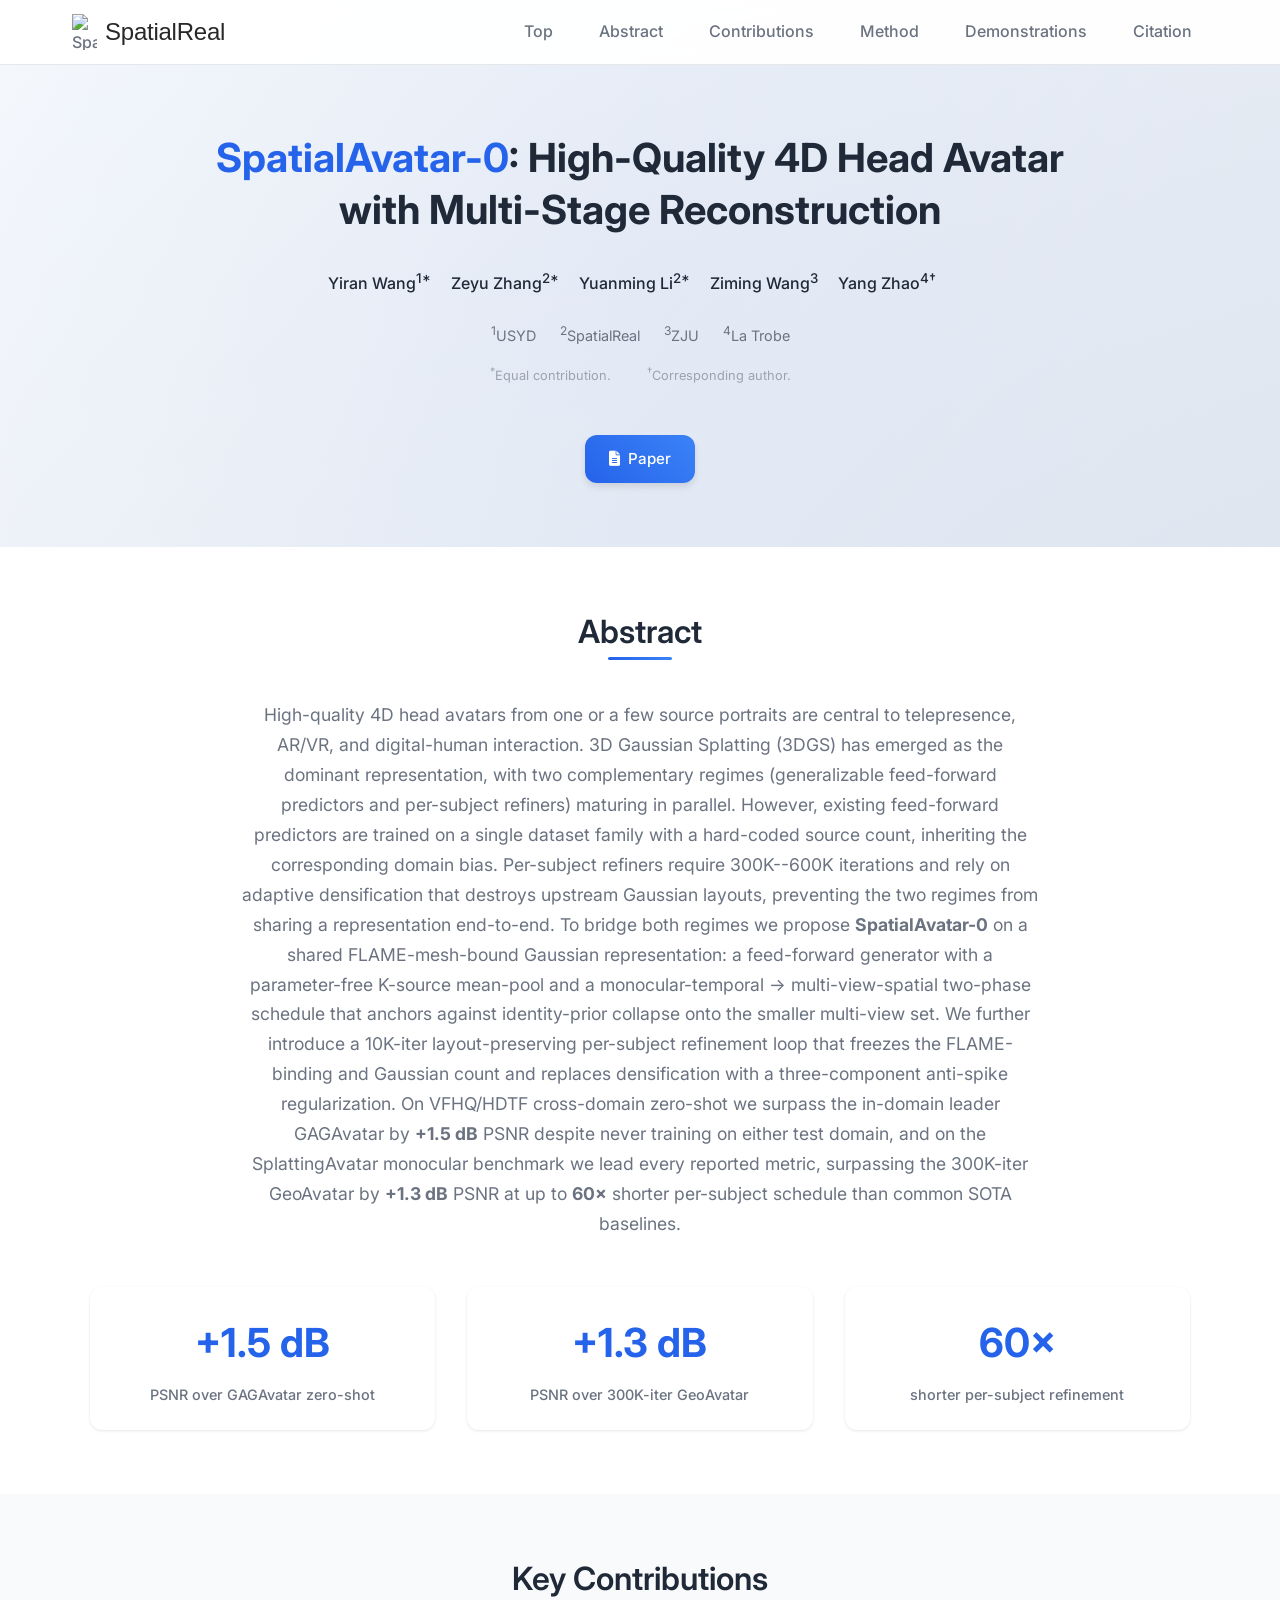
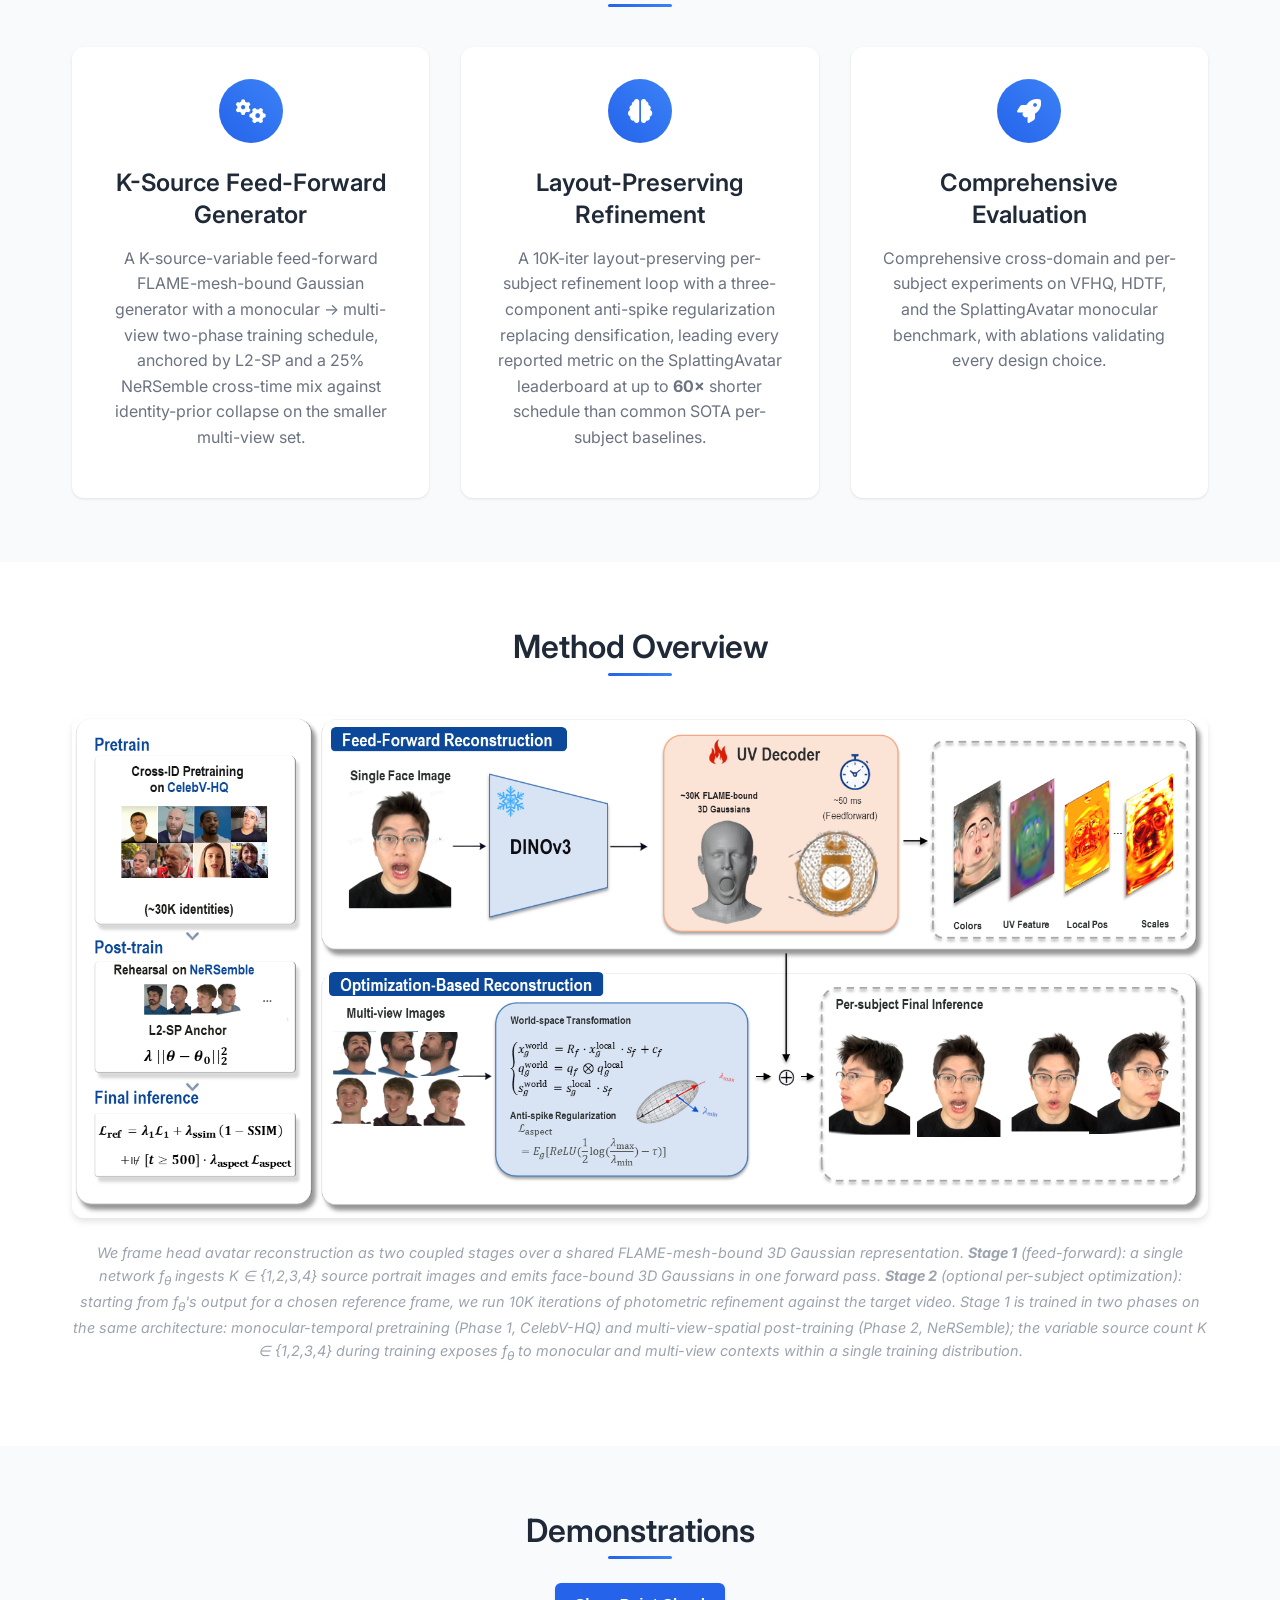
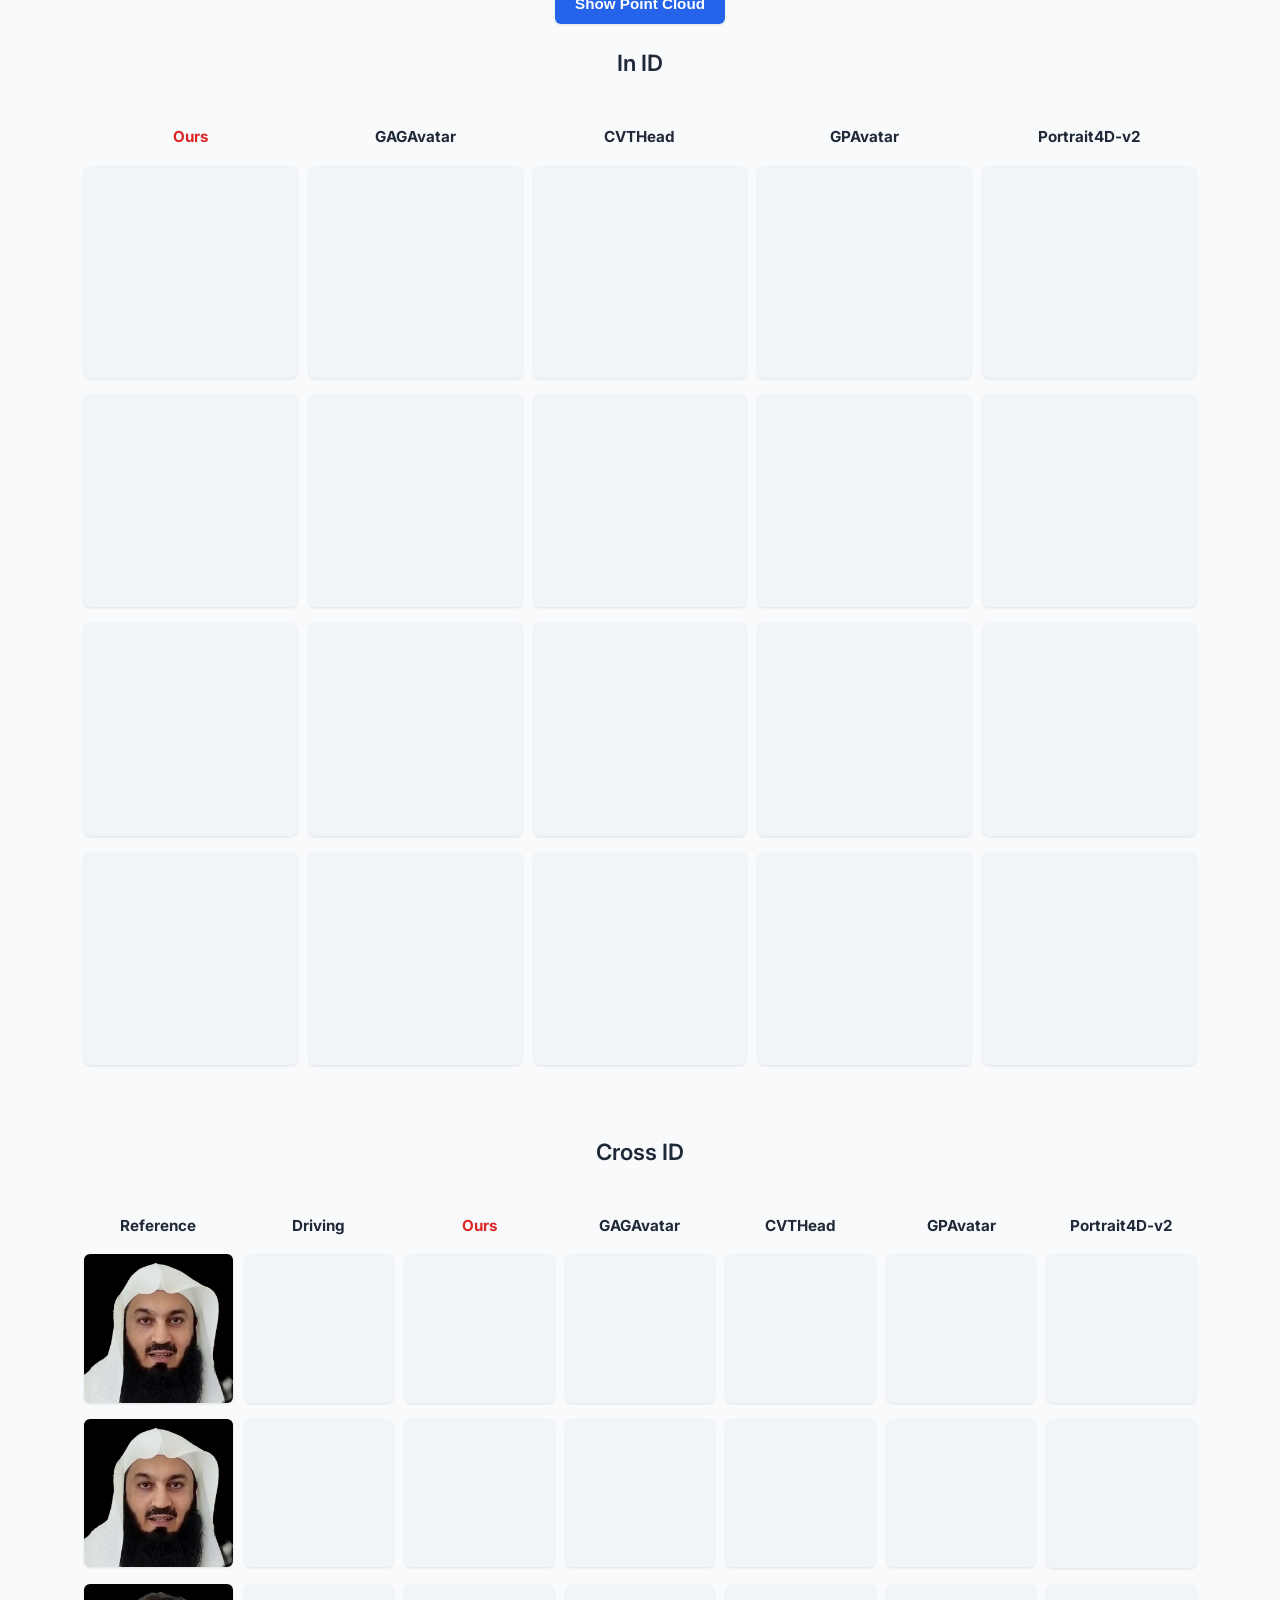
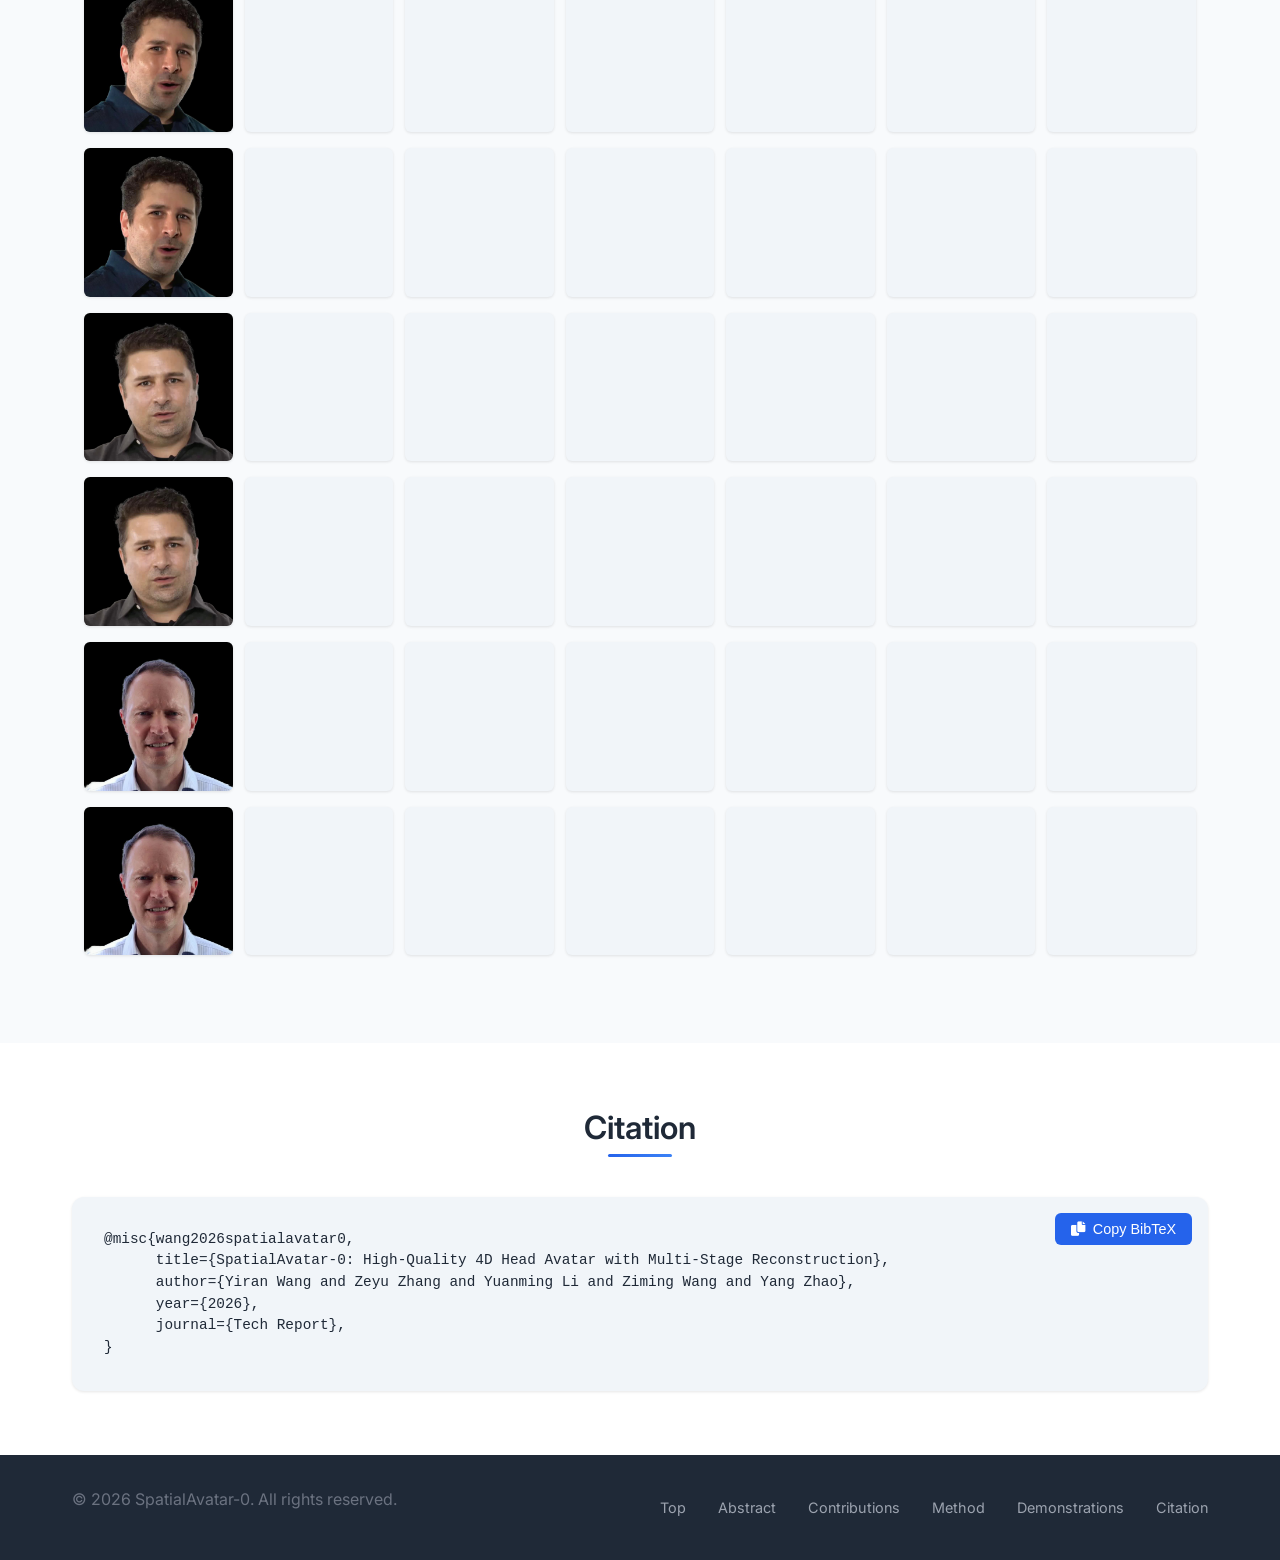
==== index.html @ a7a17556 "update" ====
<!DOCTYPE html>
<html lang="en">
<head>
    <meta charset="UTF-8">
    <meta name="viewport" content="width=device-width, initial-scale=1.0">
    <meta name="description" content="SpatialAvatar-0: High-Quality 4D Head Avatar with Multi-Stage Reconstruction">
    <meta name="keywords" content="video generation, diffusion models, sparse attention, step distillation, machine learning, ICLR 2025">
    <meta name="author" content="Youping Gu, Xiaolong Li, Yuhao Hu, Minqi Chen, Bohan Zhuang">
    <!-- Updated for consistent commit history -->
    
    <title>SpatialAvatar-0: High-Quality 4D Head Avatar with Multi-Stage Reconstruction</title>
    <link rel="icon" type="image/png" href="https://www.spatialreal.ai/icons/header-img.png">
    
    <!-- Fonts -->
    <link href="https://fonts.googleapis.com/css2?family=Inter:wght@300;400;500;600;700&display=swap" rel="stylesheet">
    <link href="https://cdnjs.cloudflare.com/ajax/libs/font-awesome/6.0.0/css/all.min.css" rel="stylesheet">
    
    <!-- Styles -->
    <link rel="stylesheet" href="css/style.css?v=20260525b">
    <link rel="stylesheet" href="css/responsive.css?v=20260525b">
</head>
<body>
    <!-- Navigation -->
    <nav class="navbar">
        <div class="nav-container">
            <div class="nav-links">
                <a href="https://www.spatialreal.ai/" class="nav-logo" target="_blank" aria-label="SpatialReal">
                    <img src="https://www.spatialreal.ai/icons/header-img.png" alt="SpatialReal">
                    <span>SpatialReal</span>
                </a>
                <a href="#top">Top</a>
                <a href="#abstract">Abstract</a>
                <a href="#contributions">Contributions</a>
                <a href="#method">Method</a>
                <a href="#videos">Demonstrations</a>
                <a href="#citation">Citation</a>
            </div>
        </div>
    </nav>

    <!-- Header -->
    <header id="top" class="hero">
        <div class="container">
            <h1 class="title">
                <span class="highlight">SpatialAvatar-0</span>: High-Quality 4D Head Avatar with Multi-Stage Reconstruction
            </h1>

            <!-- <h3>
                Paper 2026
            </h3> -->
            
            <div class="authors">
                <div class="author-group">
                    <span class="author">Yiran Wang<sup>1*</sup></span>
                    <span class="author"><a href="https://steve-zeyu-zhang.github.io/" target="_blank" rel="noopener noreferrer" style="color: inherit; text-decoration: inherit;">Zeyu Zhang</a><sup>2*</sup></span>
                    <span class="author">Yuanming Li<sup>2*</sup></span>
                    <span class="author">Ziming Wang<sup>3</sup></span>
                    <span class="author">Yang Zhao<sup>4&dagger;</sup></span>
                </div>
                
                <div class="affiliations">
                    <div class="affiliation"><sup>1</sup>USYD</div>
                    <div class="affiliation"><sup>2</sup>SpatialReal</div>
                    <div class="affiliation"><sup>3</sup>ZJU</div>
                    <div class="affiliation"><sup>4</sup>La Trobe</div>
                </div>
                
                <div class="author-notes">
                    <span><sup>*</sup>Equal contribution.</span>
                    <span><sup>&dagger;</sup>Corresponding author.</span>
                </div>
            </div>
            
            <div class="hero-buttons">
                <a href="https://arxiv.org/abs/" class="btn btn-primary" target="_blank">
                    <i class="fas fa-file-alt"></i> Paper
                </a>
                <!-- <a href="https://github.com/" class="btn btn-primary" target="_blank">
                    <i class="fab fa-github"></i> Code
                </a> -->
                <!-- <a href="https://huggingface.co/" class="btn btn-secondary" target="_blank">
                    🤗 Model
                </a> -->
            </div>
        </div>
    </header>

    <!-- Abstract -->
    <section id="abstract" class="section">
        <div class="container">
            <h2 class="section-title">Abstract</h2>
            <div class="abstract-content">
                <p>
                    High-quality 4D head avatars from one or a few source portraits are central to telepresence, AR/VR, and digital-human interaction. 3D Gaussian Splatting (3DGS) has emerged as the dominant representation, with two complementary regimes (generalizable feed-forward predictors and per-subject refiners) maturing in parallel. However, existing feed-forward predictors are trained on a single dataset family with a hard-coded source count, inheriting the corresponding domain bias. Per-subject refiners require 300K--600K iterations and rely on adaptive densification that destroys upstream Gaussian layouts, preventing the two regimes from sharing a representation end-to-end. To bridge both regimes we propose <strong>SpatialAvatar-0</strong> on a shared FLAME-mesh-bound Gaussian representation: a feed-forward generator with a parameter-free K-source mean-pool and a monocular-temporal &rarr; multi-view-spatial two-phase schedule that anchors against identity-prior collapse onto the smaller multi-view set. We further introduce a 10K-iter layout-preserving per-subject refinement loop that freezes the FLAME-binding and Gaussian count and replaces densification with a three-component anti-spike regularization. On VFHQ/HDTF cross-domain zero-shot we surpass the in-domain leader GAGAvatar by <strong>+1.5 dB</strong> PSNR despite never training on either test domain, and on the SplattingAvatar monocular benchmark we lead every reported metric, surpassing the 300K-iter GeoAvatar by <strong>+1.3 dB</strong> PSNR at up to <strong>60&times;</strong> shorter per-subject schedule than common SOTA baselines.
                </p>
                
                <div class="key-results">
                    <div class="result-item">
                        <div class="result-number">+1.5 dB</div>
                        <div class="result-desc">PSNR over GAGAvatar zero-shot</div>
                    </div>
                    <div class="result-item">
                        <div class="result-number">+1.3 dB</div>
                        <div class="result-desc">PSNR over 300K-iter GeoAvatar</div>
                    </div>
                    <div class="result-item">
                        <div class="result-number">60&times;</div>
                        <div class="result-desc">shorter per-subject refinement</div>
                    </div>
                </div>
            </div>
        </div>
    </section>

    <!-- Key Contributions -->
    <section id="contributions" class="section bg-light">
        <div class="container">
            <h2 class="section-title">Key Contributions</h2>
            <div class="contributions-grid">
                <div class="contribution-card">
                    <div class="card-icon">
                        <i class="fas fa-cogs"></i>
                    </div>
                    <h3>K-Source Feed-Forward Generator</h3>
                    <p>A K-source-variable feed-forward FLAME-mesh-bound Gaussian generator with a monocular &rarr; multi-view two-phase training schedule, anchored by L2-SP and a 25% NeRSemble cross-time mix against identity-prior collapse on the smaller multi-view set.</p>
                </div>
                
                <div class="contribution-card">
                    <div class="card-icon">
                        <i class="fas fa-brain"></i>
                    </div>
                    <h3>Layout-Preserving Refinement</h3>
                    <p>A 10K-iter layout-preserving per-subject refinement loop with a three-component anti-spike regularization replacing densification, leading every reported metric on the SplattingAvatar leaderboard at up to <strong>60&times;</strong> shorter schedule than common SOTA per-subject baselines.</p>
                </div>
                
                <div class="contribution-card">
                    <div class="card-icon">
                        <i class="fas fa-rocket"></i>
                    </div>
                    <h3>Comprehensive Evaluation</h3>
                    <p>Comprehensive cross-domain and per-subject experiments on VFHQ, HDTF, and the SplattingAvatar monocular benchmark, with ablations validating every design choice.</p>
                </div>
            </div>
        </div>
    </section>

    <!-- Method Overview -->
    <section id="method" class="section">
        <div class="container">
            <h2 class="section-title">Method Overview</h2>
            <div class="method-diagram">
                <img src="assets/images/method.png" alt="SpatialAvatar-0 method overview" class="responsive-img">
                <p class="image-caption">
                    We frame head avatar reconstruction as two coupled stages over a shared FLAME-mesh-bound 3D Gaussian representation. <strong>Stage 1</strong> (feed-forward): a single network f<sub>&theta;</sub> ingests K &isin; {1,2,3,4} source portrait images and emits face-bound 3D Gaussians in one forward pass. <strong>Stage 2</strong> (optional per-subject optimization): starting from f<sub>&theta;</sub>'s output for a chosen reference frame, we run 10K iterations of photometric refinement against the target video. Stage 1 is trained in two phases on the same architecture: monocular-temporal pretraining (Phase 1, CelebV-HQ) and multi-view-spatial post-training (Phase 2, NeRSemble); the variable source count K &isin; {1,2,3,4} during training exposes f<sub>&theta;</sub> to monocular and multi-view contexts within a single training distribution.
                </p>
            </div>

        </div>
    </section>


    <!-- Video Demonstrations -->
    <section id="videos" class="section bg-light">
        <div class="container">
            <h2 class="section-title">Demonstrations</h2>
            <div class="demo-toggle-row">
                <button id="point-cloud-toggle" class="demo-toggle-btn" type="button">Show Point Cloud</button>
            </div>
            <h3 class="demo-subtitle">In ID</h3>
            <div class="demo-table-wrapper">
                <table class="demo-comparison-table demo-comparison-table-compact">
                    <thead>
                        <tr>
                            <th class="ours-header">Ours</th>
                            <th>GAGAvatar</th>
                            <th>CVTHead</th>
                            <th>GPAvatar</th>
                            <th>Portrait4D-v2</th>
                        </tr>
                    </thead>
                    <tbody>
                        <tr>
                            <td><video src="assets/orbit_compare_inid_pack/orbit_videos_separate/08am-TIvvFc_8__self/ours.mp4" autoplay muted loop playsinline preload="metadata"></video></td>
                            <td><video src="assets/orbit_compare_inid_pack/orbit_videos_separate/08am-TIvvFc_8__self/gagavatar.mp4" autoplay muted loop playsinline preload="metadata"></video></td>
                            <td><video src="assets/orbit_compare_inid_pack/orbit_videos_separate/08am-TIvvFc_8__self/cvthead.mp4" autoplay muted loop playsinline preload="metadata"></video></td>
                            <td><video src="assets/orbit_compare_inid_pack/orbit_videos_separate/08am-TIvvFc_8__self/gpavatar.mp4" autoplay muted loop playsinline preload="metadata"></video></td>
                            <td><video src="assets/orbit_compare_inid_pack/orbit_videos_separate/08am-TIvvFc_8__self/portrait4d_v2.mp4" autoplay muted loop playsinline preload="metadata"></video></td>
                        </tr>
                        <tr>
                            <td><video src="assets/orbit_compare_inid_pack/orbit_videos_separate/AXzcSCf3kwg_15__self/ours.mp4" autoplay muted loop playsinline preload="metadata"></video></td>
                            <td><video src="assets/orbit_compare_inid_pack/orbit_videos_separate/AXzcSCf3kwg_15__self/gagavatar.mp4" autoplay muted loop playsinline preload="metadata"></video></td>
                            <td><video src="assets/orbit_compare_inid_pack/orbit_videos_separate/AXzcSCf3kwg_15__self/cvthead.mp4" autoplay muted loop playsinline preload="metadata"></video></td>
                            <td><video src="assets/orbit_compare_inid_pack/orbit_videos_separate/AXzcSCf3kwg_15__self/gpavatar.mp4" autoplay muted loop playsinline preload="metadata"></video></td>
                            <td><video src="assets/orbit_compare_inid_pack/orbit_videos_separate/AXzcSCf3kwg_15__self/portrait4d_v2.mp4" autoplay muted loop playsinline preload="metadata"></video></td>
                        </tr>
                        <tr>
                            <td><video src="assets/orbit_compare_inid_pack/orbit_videos_separate/mD7G88--kBM_4__self/ours.mp4" autoplay muted loop playsinline preload="metadata"></video></td>
                            <td><video src="assets/orbit_compare_inid_pack/orbit_videos_separate/mD7G88--kBM_4__self/gagavatar.mp4" autoplay muted loop playsinline preload="metadata"></video></td>
                            <td><video src="assets/orbit_compare_inid_pack/orbit_videos_separate/mD7G88--kBM_4__self/cvthead.mp4" autoplay muted loop playsinline preload="metadata"></video></td>
                            <td><video src="assets/orbit_compare_inid_pack/orbit_videos_separate/mD7G88--kBM_4__self/gpavatar.mp4" autoplay muted loop playsinline preload="metadata"></video></td>
                            <td><video src="assets/orbit_compare_inid_pack/orbit_videos_separate/mD7G88--kBM_4__self/portrait4d_v2.mp4" autoplay muted loop playsinline preload="metadata"></video></td>
                        </tr>
                        <tr>
                            <td><video src="assets/orbit_compare_inid_pack/orbit_videos_separate/wNj9-72I-Rg_27__self/ours.mp4" autoplay muted loop playsinline preload="metadata"></video></td>
                            <td><video src="assets/orbit_compare_inid_pack/orbit_videos_separate/wNj9-72I-Rg_27__self/gagavatar.mp4" autoplay muted loop playsinline preload="metadata"></video></td>
                            <td><video src="assets/orbit_compare_inid_pack/orbit_videos_separate/wNj9-72I-Rg_27__self/cvthead.mp4" autoplay muted loop playsinline preload="metadata"></video></td>
                            <td><video src="assets/orbit_compare_inid_pack/orbit_videos_separate/wNj9-72I-Rg_27__self/gpavatar.mp4" autoplay muted loop playsinline preload="metadata"></video></td>
                            <td><video src="assets/orbit_compare_inid_pack/orbit_videos_separate/wNj9-72I-Rg_27__self/portrait4d_v2.mp4" autoplay muted loop playsinline preload="metadata"></video></td>
                        </tr>
                    </tbody>
                </table>
            </div>
            <h3 class="demo-subtitle">Cross ID</h3>
            <div class="demo-table-wrapper">
                <table class="demo-comparison-table">
                    <thead>
                        <tr>
                            <th>Reference</th>
                            <th>Driving</th>
                            <th class="ours-header">Ours</th>
                            <th>GAGAvatar</th>
                            <th>CVTHead</th>
                            <th>GPAvatar</th>
                            <th>Portrait4D-v2</th>
                        </tr>
                    </thead>
                    <tbody>
                        <tr>
                            <td><img src="assets/orbit_compare_xid_pack/orbit_videos_separate/J04NeIyBqBA_0_0__drv_FbWPEz8NFS8_11/reference.png" alt="Reference portrait for comparison 1"></td>
                            <td><video src="assets/orbit_compare_xid_pack/orbit_videos_separate/J04NeIyBqBA_0_0__drv_FbWPEz8NFS8_11/driving.mp4" autoplay muted loop playsinline preload="metadata"></video></td>
                            <td><video src="assets/orbit_compare_xid_pack/orbit_videos_separate/J04NeIyBqBA_0_0__drv_FbWPEz8NFS8_11/ours.mp4" autoplay muted loop playsinline preload="metadata"></video></td>
                            <td><video src="assets/orbit_compare_xid_pack/orbit_videos_separate/J04NeIyBqBA_0_0__drv_FbWPEz8NFS8_11/gagavatar.mp4" autoplay muted loop playsinline preload="metadata"></video></td>
                            <td><video src="assets/orbit_compare_xid_pack/orbit_videos_separate/J04NeIyBqBA_0_0__drv_FbWPEz8NFS8_11/cvthead.mp4" autoplay muted loop playsinline preload="metadata"></video></td>
                            <td><video src="assets/orbit_compare_xid_pack/orbit_videos_separate/J04NeIyBqBA_0_0__drv_FbWPEz8NFS8_11/gpavatar.mp4" autoplay muted loop playsinline preload="metadata"></video></td>
                            <td><video src="assets/orbit_compare_xid_pack/orbit_videos_separate/J04NeIyBqBA_0_0__drv_FbWPEz8NFS8_11/portrait4d_v2.mp4" autoplay muted loop playsinline preload="metadata"></video></td>
                        </tr>
                        <tr>
                            <td><img src="assets/orbit_compare_xid_pack/orbit_videos_separate/J04NeIyBqBA_0_0__drv_iN8DWe98VUQ_15_1/reference.png" alt="Reference portrait for comparison 2"></td>
                            <td><video src="assets/orbit_compare_xid_pack/orbit_videos_separate/J04NeIyBqBA_0_0__drv_iN8DWe98VUQ_15_1/driving.mp4" autoplay muted loop playsinline preload="metadata"></video></td>
                            <td><video src="assets/orbit_compare_xid_pack/orbit_videos_separate/J04NeIyBqBA_0_0__drv_iN8DWe98VUQ_15_1/ours.mp4" autoplay muted loop playsinline preload="metadata"></video></td>
                            <td><video src="assets/orbit_compare_xid_pack/orbit_videos_separate/J04NeIyBqBA_0_0__drv_iN8DWe98VUQ_15_1/gagavatar.mp4" autoplay muted loop playsinline preload="metadata"></video></td>
                            <td><video src="assets/orbit_compare_xid_pack/orbit_videos_separate/J04NeIyBqBA_0_0__drv_iN8DWe98VUQ_15_1/cvthead.mp4" autoplay muted loop playsinline preload="metadata"></video></td>
                            <td><video src="assets/orbit_compare_xid_pack/orbit_videos_separate/J04NeIyBqBA_0_0__drv_iN8DWe98VUQ_15_1/gpavatar.mp4" autoplay muted loop playsinline preload="metadata"></video></td>
                            <td><video src="assets/orbit_compare_xid_pack/orbit_videos_separate/J04NeIyBqBA_0_0__drv_iN8DWe98VUQ_15_1/portrait4d_v2.mp4" autoplay muted loop playsinline preload="metadata"></video></td>
                        </tr>
                        <tr>
                            <td><img src="assets/orbit_compare_xid_pack/orbit_videos_separate/KfnptgDOvNo_0_0__drv_H6l6_elF0_3/reference.png" alt="Reference portrait for comparison 3"></td>
                            <td><video src="assets/orbit_compare_xid_pack/orbit_videos_separate/KfnptgDOvNo_0_0__drv_H6l6_elF0_3/driving.mp4" autoplay muted loop playsinline preload="metadata"></video></td>
                            <td><video src="assets/orbit_compare_xid_pack/orbit_videos_separate/KfnptgDOvNo_0_0__drv_H6l6_elF0_3/ours.mp4" autoplay muted loop playsinline preload="metadata"></video></td>
                            <td><video src="assets/orbit_compare_xid_pack/orbit_videos_separate/KfnptgDOvNo_0_0__drv_H6l6_elF0_3/gagavatar.mp4" autoplay muted loop playsinline preload="metadata"></video></td>
                            <td><video src="assets/orbit_compare_xid_pack/orbit_videos_separate/KfnptgDOvNo_0_0__drv_H6l6_elF0_3/cvthead.mp4" autoplay muted loop playsinline preload="metadata"></video></td>
                            <td><video src="assets/orbit_compare_xid_pack/orbit_videos_separate/KfnptgDOvNo_0_0__drv_H6l6_elF0_3/gpavatar.mp4" autoplay muted loop playsinline preload="metadata"></video></td>
                            <td><video src="assets/orbit_compare_xid_pack/orbit_videos_separate/KfnptgDOvNo_0_0__drv_H6l6_elF0_3/portrait4d_v2.mp4" autoplay muted loop playsinline preload="metadata"></video></td>
                        </tr>
                        <tr>
                            <td><img src="assets/orbit_compare_xid_pack/orbit_videos_separate/KfnptgDOvNo_0_0__drv_RGhunCKOkIk_3/reference.png" alt="Reference portrait for comparison 4"></td>
                            <td><video src="assets/orbit_compare_xid_pack/orbit_videos_separate/KfnptgDOvNo_0_0__drv_RGhunCKOkIk_3/driving.mp4" autoplay muted loop playsinline preload="metadata"></video></td>
                            <td><video src="assets/orbit_compare_xid_pack/orbit_videos_separate/KfnptgDOvNo_0_0__drv_RGhunCKOkIk_3/ours.mp4" autoplay muted loop playsinline preload="metadata"></video></td>
                            <td><video src="assets/orbit_compare_xid_pack/orbit_videos_separate/KfnptgDOvNo_0_0__drv_RGhunCKOkIk_3/gagavatar.mp4" autoplay muted loop playsinline preload="metadata"></video></td>
                            <td><video src="assets/orbit_compare_xid_pack/orbit_videos_separate/KfnptgDOvNo_0_0__drv_RGhunCKOkIk_3/cvthead.mp4" autoplay muted loop playsinline preload="metadata"></video></td>
                            <td><video src="assets/orbit_compare_xid_pack/orbit_videos_separate/KfnptgDOvNo_0_0__drv_RGhunCKOkIk_3/gpavatar.mp4" autoplay muted loop playsinline preload="metadata"></video></td>
                            <td><video src="assets/orbit_compare_xid_pack/orbit_videos_separate/KfnptgDOvNo_0_0__drv_RGhunCKOkIk_3/portrait4d_v2.mp4" autoplay muted loop playsinline preload="metadata"></video></td>
                        </tr>
                        <tr>
                            <td><img src="assets/orbit_compare_xid_pack/orbit_videos_separate/W1HZbjc9XYY_0_0__drv_F2tMdxxycCU_0/reference.png" alt="Reference portrait for comparison 5"></td>
                            <td><video src="assets/orbit_compare_xid_pack/orbit_videos_separate/W1HZbjc9XYY_0_0__drv_F2tMdxxycCU_0/driving.mp4" autoplay muted loop playsinline preload="metadata"></video></td>
                            <td><video src="assets/orbit_compare_xid_pack/orbit_videos_separate/W1HZbjc9XYY_0_0__drv_F2tMdxxycCU_0/ours.mp4" autoplay muted loop playsinline preload="metadata"></video></td>
                            <td><video src="assets/orbit_compare_xid_pack/orbit_videos_separate/W1HZbjc9XYY_0_0__drv_F2tMdxxycCU_0/gagavatar.mp4" autoplay muted loop playsinline preload="metadata"></video></td>
                            <td><video src="assets/orbit_compare_xid_pack/orbit_videos_separate/W1HZbjc9XYY_0_0__drv_F2tMdxxycCU_0/cvthead.mp4" autoplay muted loop playsinline preload="metadata"></video></td>
                            <td><video src="assets/orbit_compare_xid_pack/orbit_videos_separate/W1HZbjc9XYY_0_0__drv_F2tMdxxycCU_0/gpavatar.mp4" autoplay muted loop playsinline preload="metadata"></video></td>
                            <td><video src="assets/orbit_compare_xid_pack/orbit_videos_separate/W1HZbjc9XYY_0_0__drv_F2tMdxxycCU_0/portrait4d_v2.mp4" autoplay muted loop playsinline preload="metadata"></video></td>
                        </tr>
                        <tr>
                            <td><img src="assets/orbit_compare_xid_pack/orbit_videos_separate/W1HZbjc9XYY_0_0__drv_fm6V_Zf_ugM_50_0/reference.png" alt="Reference portrait for comparison 6"></td>
                            <td><video src="assets/orbit_compare_xid_pack/orbit_videos_separate/W1HZbjc9XYY_0_0__drv_fm6V_Zf_ugM_50_0/driving.mp4" autoplay muted loop playsinline preload="metadata"></video></td>
                            <td><video src="assets/orbit_compare_xid_pack/orbit_videos_separate/W1HZbjc9XYY_0_0__drv_fm6V_Zf_ugM_50_0/ours.mp4" autoplay muted loop playsinline preload="metadata"></video></td>
                            <td><video src="assets/orbit_compare_xid_pack/orbit_videos_separate/W1HZbjc9XYY_0_0__drv_fm6V_Zf_ugM_50_0/gagavatar.mp4" autoplay muted loop playsinline preload="metadata"></video></td>
                            <td><video src="assets/orbit_compare_xid_pack/orbit_videos_separate/W1HZbjc9XYY_0_0__drv_fm6V_Zf_ugM_50_0/cvthead.mp4" autoplay muted loop playsinline preload="metadata"></video></td>
                            <td><video src="assets/orbit_compare_xid_pack/orbit_videos_separate/W1HZbjc9XYY_0_0__drv_fm6V_Zf_ugM_50_0/gpavatar.mp4" autoplay muted loop playsinline preload="metadata"></video></td>
                            <td><video src="assets/orbit_compare_xid_pack/orbit_videos_separate/W1HZbjc9XYY_0_0__drv_fm6V_Zf_ugM_50_0/portrait4d_v2.mp4" autoplay muted loop playsinline preload="metadata"></video></td>
                        </tr>
                        <tr>
                            <td><img src="assets/orbit_compare_xid_pack/orbit_videos_separate/Xjtc4i63AMo_0_0__drv_YdqUiKHAdyg_10/reference.png" alt="Reference portrait for comparison 7"></td>
                            <td><video src="assets/orbit_compare_xid_pack/orbit_videos_separate/Xjtc4i63AMo_0_0__drv_YdqUiKHAdyg_10/driving.mp4" autoplay muted loop playsinline preload="metadata"></video></td>
                            <td><video src="assets/orbit_compare_xid_pack/orbit_videos_separate/Xjtc4i63AMo_0_0__drv_YdqUiKHAdyg_10/ours.mp4" autoplay muted loop playsinline preload="metadata"></video></td>
                            <td><video src="assets/orbit_compare_xid_pack/orbit_videos_separate/Xjtc4i63AMo_0_0__drv_YdqUiKHAdyg_10/gagavatar.mp4" autoplay muted loop playsinline preload="metadata"></video></td>
                            <td><video src="assets/orbit_compare_xid_pack/orbit_videos_separate/Xjtc4i63AMo_0_0__drv_YdqUiKHAdyg_10/cvthead.mp4" autoplay muted loop playsinline preload="metadata"></video></td>
                            <td><video src="assets/orbit_compare_xid_pack/orbit_videos_separate/Xjtc4i63AMo_0_0__drv_YdqUiKHAdyg_10/gpavatar.mp4" autoplay muted loop playsinline preload="metadata"></video></td>
                            <td><video src="assets/orbit_compare_xid_pack/orbit_videos_separate/Xjtc4i63AMo_0_0__drv_YdqUiKHAdyg_10/portrait4d_v2.mp4" autoplay muted loop playsinline preload="metadata"></video></td>
                        </tr>
                        <tr>
                            <td><img src="assets/orbit_compare_xid_pack/orbit_videos_separate/Xjtc4i63AMo_0_0__drv_nBYh_IDoAfg_3/reference.png" alt="Reference portrait for comparison 8"></td>
                            <td><video src="assets/orbit_compare_xid_pack/orbit_videos_separate/Xjtc4i63AMo_0_0__drv_nBYh_IDoAfg_3/driving.mp4" autoplay muted loop playsinline preload="metadata"></video></td>
                            <td><video src="assets/orbit_compare_xid_pack/orbit_videos_separate/Xjtc4i63AMo_0_0__drv_nBYh_IDoAfg_3/ours.mp4" autoplay muted loop playsinline preload="metadata"></video></td>
                            <td><video src="assets/orbit_compare_xid_pack/orbit_videos_separate/Xjtc4i63AMo_0_0__drv_nBYh_IDoAfg_3/gagavatar.mp4" autoplay muted loop playsinline preload="metadata"></video></td>
                            <td><video src="assets/orbit_compare_xid_pack/orbit_videos_separate/Xjtc4i63AMo_0_0__drv_nBYh_IDoAfg_3/cvthead.mp4" autoplay muted loop playsinline preload="metadata"></video></td>
                            <td><video src="assets/orbit_compare_xid_pack/orbit_videos_separate/Xjtc4i63AMo_0_0__drv_nBYh_IDoAfg_3/gpavatar.mp4" autoplay muted loop playsinline preload="metadata"></video></td>
                            <td><video src="assets/orbit_compare_xid_pack/orbit_videos_separate/Xjtc4i63AMo_0_0__drv_nBYh_IDoAfg_3/portrait4d_v2.mp4" autoplay muted loop playsinline preload="metadata"></video></td>
                        </tr>
                    </tbody>
                </table>
            </div>
        </div>
    </section>


    <!-- Citation -->
    <section id="citation" class="section">
        <div class="container">
            <h2 class="section-title">Citation</h2>
            <div class="citation-box">
                <pre id="bibtex-text">@misc{wang2026spatialavatar0,
      title={SpatialAvatar-0: High-Quality 4D Head Avatar with Multi-Stage Reconstruction}, 
      author={Yiran Wang and Zeyu Zhang and Yuanming Li and Ziming Wang and Yang Zhao},
      year={2026},
      journal={Tech Report},
}</pre>
                <button class="copy-btn" onclick="copyBibtex()">
                    <i class="fas fa-copy"></i> Copy BibTeX
                </button>
            </div>
        </div>
    </section>

    <!-- Footer -->
    <footer class="footer">
        <div class="container">
            <p>&copy; 2026 SpatialAvatar-0. All rights reserved.</p>
            <div class="footer-links">
                <a href="#top">Top</a>
                <a href="#abstract">Abstract</a>
                <a href="#contributions">Contributions</a>
                <a href="#method">Method</a>
                <a href="#videos">Demonstrations</a>
                <a href="#citation">Citation</a>
            </div>
        </div>
    </footer>

    <!-- Scripts -->
    <script src="js/main.js?v=20260525o"></script>
    <script src="js/gallery.js"></script>
</body>
</html>
---- css/style.css ----
/* ==========================================
   CSS Variables and Global Styles
   Updated for consistent commit history
   ========================================== */
:root {
    /* Colors */
    --primary-color: #2563eb;
    --primary-dark: #1e40af;
    --secondary-color: #6b7280;
    --accent-color: #3b82f6;
    --text-primary: #1f2937;
    --text-secondary: #6b7280;
    --text-light: #9ca3af;
    --background: #ffffff;
    --background-light: #f8fafc;
    --background-dark: #f1f5f9;
    --border-color: #e5e7eb;
    --shadow-light: 0 1px 3px rgba(0, 0, 0, 0.1);
    --shadow-medium: 0 4px 6px rgba(0, 0, 0, 0.1);
    --shadow-heavy: 0 10px 25px rgba(0, 0, 0, 0.15);
    
    /* Typography */
    --font-primary: 'Inter', -apple-system, BlinkMacSystemFont, 'Segoe UI', Roboto, sans-serif;
    --font-mono: 'Fira Code', 'Monaco', 'Cascadia Code', monospace;
    
    /* Spacing */
    --container-max-width: 1200px;
    --section-padding: 4rem 0;
    --border-radius: 0.75rem;
    --border-radius-sm: 0.375rem;
    
    /* Transitions */
    --transition-fast: 0.2s ease;
    --transition-medium: 0.3s ease;
    --transition-slow: 0.5s ease;
}

@font-face {
    font-family: Gilroy-Bold;
    font-style: normal;
    font-weight: 400;
    src: local("Gilroy-Bold"), url("https://www.spatialreal.ai/fonts/Gilroy-Bold.woff") format("woff");
}

/* ==========================================
   Base Styles and Reset
   ========================================== */
* {
    margin: 0;
    padding: 0;
    box-sizing: border-box;
}

html {
    scroll-behavior: smooth;
    font-size: 16px;
}

body {
    font-family: var(--font-primary);
    line-height: 1.6;
    color: var(--text-primary);
    background-color: var(--background);
    overflow-x: hidden;
}

/* ==========================================
   Typography
   ========================================== */
h1, h2, h3, h4, h5, h6 {
    font-weight: 600;
    line-height: 1.3;
    margin-bottom: 0.5em;
}

h1 {
    font-size: 2.5rem;
    font-weight: 700;
}

h2 {
    font-size: 2rem;
}

h3 {
    font-size: 1.5rem;
}

h4 {
    font-size: 1.25rem;
}

p {
    margin-bottom: 1rem;
    color: var(--text-secondary);
}

a {
    text-decoration: none;
    color: var(--primary-color);
    transition: color var(--transition-fast);
}

a:hover {
    color: var(--primary-dark);
}

/* ==========================================
   Layout Components
   ========================================== */
.container {
    max-width: var(--container-max-width);
    margin: 0 auto;
    padding: 0 2rem;
}

.section {
    padding: var(--section-padding);
}

.section-title {
    text-align: center;
    margin-bottom: 3rem;
    position: relative;
    color: var(--text-primary);
}

.section-title:after {
    content: '';
    position: absolute;
    bottom: -0.5rem;
    left: 50%;
    transform: translateX(-50%);
    width: 4rem;
    height: 3px;
    background: linear-gradient(90deg, var(--primary-color), var(--accent-color));
    border-radius: 2px;
}

.bg-light {
    background-color: var(--background-light);
}

/* ==========================================
   Navigation
   ========================================== */
.navbar {
    position: fixed;
    top: 0;
    left: 0;
    right: 0;
    background: rgba(255, 255, 255, 0.95);
    backdrop-filter: blur(10px);
    border-bottom: 1px solid var(--border-color);
    z-index: 1000;
    transition: all var(--transition-medium);
}

.nav-container {
    max-width: var(--container-max-width);
    margin: 0 auto;
    padding: 0 2rem;
    display: flex;
    justify-content: space-between;
    align-items: center;
    height: 4rem;
}

.nav-links {
    display: flex;
    align-items: center;
    justify-content: flex-end;
    width: 100%;
    gap: 0.875rem;
}

.nav-links .nav-logo {
    display: inline-flex;
    align-items: center;
    gap: 8px;
    margin-right: auto;
    padding: 0;
    border-radius: 0;
}

.nav-links .nav-logo img {
    display: block;
    width: 25px;
    height: 36px;
    object-fit: contain;
}

.nav-links .nav-logo span {
    color: #282828;
    font-family: Gilroy-Bold, sans-serif;
    font-style: normal;
    font-weight: 400;
    font-size: 24px;
    line-height: 30px;
    letter-spacing: -0.01em;
    text-transform: capitalize;
}

.nav-links a {
    font-weight: 500;
    color: var(--text-secondary);
    padding: 0.5rem 1rem;
    border-radius: var(--border-radius-sm);
    transition: all var(--transition-fast);
    position: relative;
}

.nav-links a:hover {
    color: var(--primary-color);
    background-color: rgba(37, 99, 235, 0.1);
}

.nav-links .nav-logo:hover {
    background-color: transparent;
}

/* ==========================================
   Hero Section
   ========================================== */
.hero {
    padding: 7rem 0 4rem;
    text-align: center;
    background: linear-gradient(135deg, #f8fafc 0%, #e2e8f0 100%);
    position: relative;
    overflow: hidden;
}

.hero::before {
    content: '';
    position: absolute;
    top: -50%;
    left: -50%;
    width: 200%;
    height: 200%;
    background: radial-gradient(circle, rgba(37, 99, 235, 0.05) 0%, transparent 70%);
    animation: subtle-float 20s ease-in-out infinite;
}

@keyframes subtle-float {
    0%, 100% { transform: translate(0, 0) rotate(0deg); }
    33% { transform: translate(-1%, -1%) rotate(1deg); }
    66% { transform: translate(1%, -0.5%) rotate(-1deg); }
}

.institution-badges {
    display: flex;
    justify-content: center;
    align-items: center;
    gap: 1.5rem;
    margin-bottom: 2rem;
    position: relative;
    z-index: 1;
    flex-wrap: wrap;
}

.institution-badge {
    display: inline-block;
    background: linear-gradient(45deg, var(--secondary-color), var(--text-secondary));
    color: white;
    padding: 0.5rem 1.5rem;
    border-radius: 2rem;
    font-weight: 600;
    font-size: 0.9rem;
    letter-spacing: 0.5px;
    box-shadow: var(--shadow-medium);
    transition: all var(--transition-medium);
}

.institution-badge:hover {
    transform: translateY(-2px);
    box-shadow: var(--shadow-heavy);
    background: linear-gradient(45deg, var(--primary-color), var(--accent-color));
}

.title {
    margin: 1.25rem 0 2rem;
    color: var(--text-primary);
    max-width: 900px;
    margin-left: auto;
    margin-right: auto;
    position: relative;
    z-index: 1;
}

.title .highlight {
    color: var(--primary-color);
    font-weight: 700;
}

.authors {
    margin: 2rem 0;
    position: relative;
    z-index: 1;
}

.author-group {
    margin-bottom: 1rem;
}

.author {
    display: inline-block;
    margin: 0 1rem 0.5rem 0;
    font-weight: 500;
    color: var(--text-primary);
}

.affiliations {
    display: flex;
    justify-content: center;
    flex-wrap: wrap;
    gap: 1.5rem;
    margin: 1rem 0;
    font-size: 0.9rem;
    color: var(--text-secondary);
}

.author-notes {
    font-size: 0.8rem;
    color: var(--text-light);
    margin-top: 0.5rem;
}

.author-notes span {
    margin: 0 1rem;
}

.hero-buttons {
    margin-top: 3rem;
    display: flex;
    justify-content: center;
    gap: 1rem;
    flex-wrap: wrap;
    position: relative;
    z-index: 1;
}

/* ==========================================
   Buttons
   ========================================== */
.btn {
    display: inline-flex;
    align-items: center;
    gap: 0.5rem;
    padding: 0.75rem 1.5rem;
    border-radius: var(--border-radius);
    font-weight: 500;
    text-decoration: none;
    transition: all var(--transition-medium);
    cursor: pointer;
    border: none;
    font-size: 0.95rem;
    position: relative;
    overflow: hidden;
}

.btn::before {
    content: '';
    position: absolute;
    top: 0;
    left: -100%;
    width: 100%;
    height: 100%;
    background: linear-gradient(90deg, transparent, rgba(255, 255, 255, 0.2), transparent);
    transition: left 0.6s;
}

.btn:hover::before {
    left: 100%;
}

.btn-primary {
    background: linear-gradient(45deg, var(--primary-color), var(--accent-color));
    color: white;
    box-shadow: var(--shadow-medium);
}

.btn-primary:hover {
    transform: translateY(-2px);
    box-shadow: var(--shadow-heavy);
    color: white;
}

.btn-secondary {
    background: var(--background-light);
    color: var(--primary-color);
    border: 2px solid var(--primary-color);
    box-shadow: var(--shadow-light);
    font-weight: 500;
}

.btn-secondary:hover {
    background: var(--primary-color);
    color: white;
    border-color: var(--primary-color);
    transform: translateY(-2px);
    box-shadow: var(--shadow-heavy);
}

/* ==========================================
   Abstract Section
   ========================================== */
.abstract-content {
    max-width: 1100px;
    margin: 0 auto;
    text-align: center;
}

.abstract-content p {
    max-width: 800px;
    margin-left: auto;
    margin-right: auto;
    font-size: 1.1rem;
    line-height: 1.7;
    margin-bottom: 1.5rem;
    color: var(--text-secondary);
}

.key-results {
    display: grid;
    grid-template-columns: repeat(3, minmax(0, 1fr));
    gap: 2rem;
    margin-top: 3rem;
}

.result-item {
    text-align: center;
    padding: 1.5rem;
    background: white;
    border-radius: var(--border-radius);
    box-shadow: var(--shadow-light);
    transition: transform var(--transition-medium);
    min-width: 0;
}

.result-item:hover {
    transform: translateY(-5px);
    box-shadow: var(--shadow-medium);
}

.result-number {
    font-size: 2.5rem;
    font-weight: 700;
    color: var(--primary-color);
    margin-bottom: 0.5rem;
}

.result-desc {
    font-size: 0.9rem;
    color: var(--text-secondary);
    font-weight: 500;
}

/* ==========================================
   Contributions Section
   ========================================== */
.contributions-grid {
    display: grid;
    grid-template-columns: repeat(auto-fit, minmax(300px, 1fr));
    gap: 2rem;
    margin-top: 2rem;
}

.contribution-card {
    background: white;
    padding: 2rem;
    border-radius: var(--border-radius);
    box-shadow: var(--shadow-light);
    transition: all var(--transition-medium);
    text-align: center;
    position: relative;
    overflow: hidden;
}

.contribution-card::before {
    content: '';
    position: absolute;
    top: 0;
    left: -100%;
    width: 100%;
    height: 4px;
    background: linear-gradient(90deg, var(--primary-color), var(--accent-color));
    transition: left var(--transition-medium);
}

.contribution-card:hover::before {
    left: 0;
}

.contribution-card:hover {
    transform: translateY(-10px);
    box-shadow: var(--shadow-heavy);
}

.card-icon {
    width: 4rem;
    height: 4rem;
    background: linear-gradient(45deg, var(--primary-color), var(--accent-color));
    border-radius: 50%;
    display: flex;
    align-items: center;
    justify-content: center;
    margin: 0 auto 1.5rem;
    color: white;
    font-size: 1.5rem;
}

.contribution-card h3 {
    color: var(--text-primary);
    margin-bottom: 1rem;
}

.contribution-card p {
    color: var(--text-secondary);
    line-height: 1.6;
}

/* ==========================================
   Method Section
   ========================================== */
.method-tabs {
    display: flex;
    justify-content: center;
    margin-bottom: 2rem;
    border-bottom: 2px solid var(--border-color);
}

.method-tabs .tab-btn {
    background: rgba(37, 99, 235, 0.05);
    border: none;
    padding: 1rem 2rem;
    font-size: 1rem;
    font-weight: 500;
    color: var(--text-primary);
    cursor: pointer;
    transition: all var(--transition-medium);
    border-bottom: 2px solid transparent;
    margin-bottom: -2px;
}

.method-tabs .tab-btn:hover {
    color: var(--primary-color);
    background: rgba(37, 99, 235, 0.08);
}

.method-tabs .tab-btn.active {
    color: var(--primary-color);
    border-bottom-color: var(--primary-color);
    background: rgba(37, 99, 235, 0.08) !important;
    box-shadow: var(--shadow-light) !important;
    transform: none !important;
}

.method-tabs .tab-btn:focus {
    outline: none;
    color: var(--primary-color);
    background: rgba(37, 99, 235, 0.05);
}

.method-tabs .tab-btn:active {
    background: rgba(37, 99, 235, 0.08);
}

.method-content {
    margin-top: 2rem;
}

.method-content .tab-content {
    display: none;
    grid-template-columns: 1fr 1fr;
    gap: 3rem;
    align-items: center;
}

.method-content .tab-content.active {
    display: grid;
}

.method-diagram {
    text-align: center;
}

.responsive-img {
    max-width: 100%;
    height: auto;
    border-radius: var(--border-radius);
    box-shadow: var(--shadow-medium);
    transition: transform var(--transition-medium);
}

.responsive-img:hover {
    transform: scale(1.02);
}

.image-caption {
    font-size: 0.9rem;
    color: var(--text-light);
    margin-top: 1rem;
    text-align: center;
    font-style: italic;
}

.method-description h3 {
    color: var(--text-primary);
    margin-bottom: 1rem;
}

.method-description h4 {
    color: var(--primary-color);
    margin: 1.5rem 0 0.5rem;
}

.method-description ul {
    padding-left: 1.5rem;
}

.method-description li {
    margin-bottom: 0.5rem;
    color: var(--text-secondary);
}

/* ==========================================
   Results Section
   ========================================== */
.results-tabs {
    display: flex;
    justify-content: center;
    margin-bottom: 2rem;
    border-bottom: 2px solid var(--border-color);
}

.results-tabs .tab-btn {
    background: rgba(37, 99, 235, 0.05);
    border: none;
    padding: 1rem 2rem;
    font-size: 1rem;
    font-weight: 500;
    color: var(--text-primary);
    cursor: pointer;
    transition: all var(--transition-medium);
    border-bottom: 2px solid transparent;
    margin-bottom: -2px;
}

.results-tabs .tab-btn:hover {
    color: var(--primary-color);
    background: rgba(37, 99, 235, 0.08);
}

.results-tabs .tab-btn.active {
    color: var(--primary-color);
    border-bottom-color: var(--primary-color);
    background: rgba(37, 99, 235, 0.08) !important;
    box-shadow: var(--shadow-light) !important;
    transform: none !important;
}

.results-tabs .tab-btn:focus {
    outline: none;
    color: var(--primary-color);
    background: rgba(37, 99, 235, 0.05);
}

.results-tabs .tab-btn:active {
    background: rgba(37, 99, 235, 0.08);
}

.results-content {
    margin-top: 2rem;
}

.results-content .tab-content {
    display: none;
}

.results-content .tab-content.active {
    display: block;
}

.results-grid {
    display: grid;
    grid-template-columns: 1fr 1fr;
    gap: 3rem;
}

.result-section.full-width {
    grid-column: 1 / -1;
}

.table-image {
    text-align: center;
}

.result-section h3 {
    margin-bottom: 1.5rem;
    color: var(--text-primary);
}

/* ==========================================
   Video Demonstrations Section
   ========================================== */
.method-comparison-label {
    text-align: center;
    margin-bottom: 2rem;
    padding: 1rem;
    background: rgba(37, 99, 235, 0.05);
    border-radius: var(--border-radius);
    border-left: 4px solid var(--primary-color);
}

.comparison-info {
    display: flex;
    justify-content: center;
    align-items: center;
    gap: 3rem;
    flex-wrap: wrap;
}

.baseline-label,
.method-label {
    font-weight: 600;
    font-size: 1.1rem;
    padding: 0.5rem 1.5rem;
    border-radius: var(--border-radius);
    display: inline-block;
}

.baseline-label {
    background: rgba(156, 163, 175, 0.2);
    color: var(--text-secondary);
    border: 2px solid var(--text-secondary);
}

.method-label {
    background: rgba(37, 99, 235, 0.1);
    color: var(--primary-color);
    border: 2px solid var(--primary-color);
    font-weight: 700;
}
.video-model-tabs {
    display: flex;
    justify-content: center;
    margin-bottom: 2rem;
    border-bottom: 2px solid var(--border-color);
}

.video-model-tabs .tab-btn {
    background: rgba(37, 99, 235, 0.05);
    border: none;
    padding: 1rem 2rem;
    font-size: 1rem;
    font-weight: 500;
    color: var(--text-primary);
    cursor: pointer;
    transition: all var(--transition-medium);
    border-bottom: 2px solid transparent;
    margin-bottom: -2px;
}

.video-model-tabs .tab-btn:hover {
    color: var(--primary-color);
    background: rgba(37, 99, 235, 0.08);
}

.video-model-tabs .tab-btn.active {
    color: var(--primary-color);
    border-bottom-color: var(--primary-color);
    background: rgba(37, 99, 235, 0.08) !important;
    box-shadow: var(--shadow-light) !important;
    transform: none !important;
}

.video-model-tabs .tab-btn:focus {
    outline: none;
    color: var(--primary-color);
    background: rgba(37, 99, 235, 0.05);
}

.video-model-tabs .tab-btn:active {
    background: rgba(37, 99, 235, 0.08);
}

.video-content {
    margin-top: 2rem;
}

.video-content .tab-content {
    display: none;
}

.video-content .tab-content.active {
    display: block;
}

.video-comparison-grid {
    display: grid;
    gap: 3rem;
}

.video-comparison {
    border: 1px solid var(--border-color);
    border-radius: var(--border-radius);
    padding: 2rem;
    background: white;
    box-shadow: var(--shadow-light);
}

.video-comparison h4 {
    color: var(--text-primary);
    margin-bottom: 1.5rem;
    text-align: center;
    font-size: 1.1rem;
}

.video-pair {
    display: grid;
    grid-template-columns: 1fr 1fr;
    gap: 2rem;
}

.video-item {
    text-align: center;
}

.video-item h5 {
    color: var(--text-secondary);
    margin-bottom: 1rem;
    font-size: 1rem;
    font-weight: 500;
}

.video-item video {
    width: 100%;
    max-width: 100%;
    height: auto;
    border-radius: var(--border-radius-sm);
    box-shadow: var(--shadow-medium);
    background: var(--background-dark);
}

.video-item video:hover {
    box-shadow: var(--shadow-heavy);
}

.demo-subtitle {
    text-align: center;
    color: var(--text-primary);
    margin: -1rem 0 2rem;
    font-size: 1.4rem;
}

.demo-toggle-row {
    display: flex;
    justify-content: center;
    margin: -1rem 0 2.5rem;
}

.demo-toggle-btn {
    border: 0;
    border-radius: var(--border-radius-sm);
    background: var(--primary-color);
    color: white;
    cursor: pointer;
    font-size: 0.95rem;
    font-weight: 600;
    padding: 0.75rem 1.25rem;
    transition: all var(--transition-fast);
    box-shadow: var(--shadow-light);
}

.demo-toggle-btn:hover {
    background: var(--primary-dark);
    transform: translateY(-1px);
    box-shadow: var(--shadow-medium);
}

.demo-table-wrapper + .demo-subtitle {
    margin-top: 3rem;
}

.demo-table-wrapper {
    width: 100%;
    overflow-x: auto;
    padding-bottom: 0.5rem;
}

.demo-comparison-table {
    width: 100%;
    min-width: 1120px;
    border-collapse: separate;
    border-spacing: 0.75rem 1rem;
}

.demo-comparison-table-compact {
    min-width: 800px;
}

.demo-comparison-table th {
    color: var(--text-primary);
    font-size: 0.95rem;
    font-weight: 700;
    text-align: center;
    white-space: nowrap;
}

.demo-comparison-table th.ours-header {
    color: #dc2626;
}

.demo-comparison-table td {
    width: 14.285%;
    vertical-align: middle;
}

.demo-comparison-table-compact td {
    width: 20%;
}

.demo-comparison-table img,
.demo-comparison-table video,
.demo-comparison-table .gltf-viewer-frame {
    display: block;
    width: 100%;
    aspect-ratio: 1 / 1;
    object-fit: cover;
    border-radius: var(--border-radius-sm);
    background: var(--background-dark);
    box-shadow: var(--shadow-light);
}

.demo-comparison-table .gltf-viewer-frame {
    border: 0;
    display: none;
    overflow: hidden;
}

.show-point-clouds .demo-comparison-table td.has-glb video {
    display: none;
}

.show-point-clouds .demo-comparison-table td.has-glb .gltf-viewer-frame {
    display: block;
}

.performance-table {
    background: white;
    border-radius: var(--border-radius);
    overflow: hidden;
    box-shadow: var(--shadow-light);
}

.performance-table table {
    width: 100%;
    border-collapse: collapse;
}

.performance-table th {
    background: var(--background-dark);
    padding: 1rem;
    text-align: left;
    font-weight: 600;
    color: var(--text-primary);
    border-bottom: 2px solid var(--border-color);
}

.performance-table td {
    padding: 1rem;
    border-bottom: 1px solid var(--border-color);
    color: var(--text-secondary);
}

.highlight-row {
    background: rgba(37, 99, 235, 0.05);
}

.highlight-row td {
    color: var(--text-primary);
}

.chart-placeholder {
    text-align: center;
    padding: 2rem;
    background: white;
    border-radius: var(--border-radius);
    box-shadow: var(--shadow-light);
}

/* ==========================================
   Gallery Section
   ========================================== */
.gallery-tabs {
    display: flex;
    justify-content: center;
    gap: 1rem;
    margin-bottom: 2rem;
    flex-wrap: wrap;
}

.tab-btn {
    padding: 0.75rem 1.5rem;
    background: rgba(37, 99, 235, 0.05);
    border: 2px solid var(--primary-color);
    border-radius: var(--border-radius);
    cursor: pointer;
    transition: all var(--transition-fast);
    font-weight: 500;
    color: var(--primary-color);
    box-shadow: var(--shadow-light);
}

.tab-btn:hover {
    background: var(--primary-color);
    color: white;
    border-color: var(--primary-color);
    transform: translateY(-2px);
    box-shadow: var(--shadow-heavy);
}

.tab-btn.active {
    background: rgba(37, 99, 235, 0.1);
    color: var(--primary-color);
    border-color: var(--primary-color);
    box-shadow: var(--shadow-medium);
}

.tab-btn:focus {
    outline: none;
    box-shadow: var(--shadow-heavy), 0 0 0 3px rgba(37, 99, 235, 0.1);
}

.tab-btn:active {
    transform: translateY(0px);
}

.tab-content {
    display: none;
    animation: fadeIn 0.5s ease;
}

.tab-content.active {
    display: block;
}

@keyframes fadeIn {
    from { opacity: 0; transform: translateY(20px); }
    to { opacity: 1; transform: translateY(0); }
}

.comparison-grid,
.attention-grid,
.samples-grid {
    display: grid;
    gap: 2rem;
    margin-top: 2rem;
}

.comparison-grid {
    grid-template-columns: 1fr 1fr;
}

.attention-grid {
    grid-template-columns: 1fr 1fr;
}

.samples-grid {
    grid-template-columns: repeat(auto-fit, minmax(250px, 1fr));
}

.comparison-item {
    text-align: center;
}

.comparison-item h4 {
    margin-bottom: 1rem;
    color: var(--text-primary);
}

.gallery-img {
    width: 100%;
    height: auto;
    border-radius: var(--border-radius);
    box-shadow: var(--shadow-light);
    transition: all var(--transition-medium);
    cursor: pointer;
}

.gallery-img:hover {
    transform: scale(1.05);
    box-shadow: var(--shadow-heavy);
}

.section-desc {
    margin-top: 2rem;
    text-align: center;
    color: var(--text-secondary);
    font-style: italic;
    line-height: 1.6;
    max-width: 800px;
    margin-left: auto;
    margin-right: auto;
}

/* ==========================================
   Citation Section
   ========================================== */
.citation-box {
    background: var(--background-dark);
    border-radius: var(--border-radius);
    padding: 2rem;
    position: relative;
    box-shadow: var(--shadow-light);
}

#bibtex-text {
    font-family: var(--font-mono);
    font-size: 0.9rem;
    line-height: 1.5;
    color: var(--text-primary);
    background: none;
    border: none;
    white-space: pre-wrap;
    word-wrap: break-word;
    margin: 0;
    overflow-x: auto;
}

.copy-btn {
    position: absolute;
    top: 1rem;
    right: 1rem;
    background: var(--primary-color);
    color: white;
    border: none;
    padding: 0.5rem 1rem;
    border-radius: var(--border-radius-sm);
    cursor: pointer;
    font-size: 0.9rem;
    transition: all var(--transition-fast);
    display: flex;
    align-items: center;
    gap: 0.5rem;
}

.copy-btn:hover {
    background: var(--primary-dark);
    transform: translateY(-2px);
}

/* ==========================================
   Footer
   ========================================== */
.footer {
    background: var(--text-primary);
    color: white;
    padding: 2rem 0;
    text-align: center;
}

.footer .container {
    display: flex;
    justify-content: space-between;
    align-items: center;
    flex-wrap: wrap;
    gap: 1rem;
}

.footer-links {
    display: flex;
    gap: 2rem;
    flex-wrap: wrap;
}

.footer-links a {
    color: var(--text-light);
    font-size: 0.9rem;
    transition: color var(--transition-fast);
}

.footer-links a:hover {
    color: white;
}

/* ==========================================
   Utility Classes
   ========================================== */
.text-center { text-align: center; }
.text-left { text-align: left; }
.text-right { text-align: right; }

.mb-1 { margin-bottom: 0.5rem; }
.mb-2 { margin-bottom: 1rem; }
.mb-3 { margin-bottom: 1.5rem; }
.mb-4 { margin-bottom: 2rem; }

.mt-1 { margin-top: 0.5rem; }
.mt-2 { margin-top: 1rem; }
.mt-3 { margin-top: 1.5rem; }
.mt-4 { margin-top: 2rem; }

.d-none { display: none; }
.d-block { display: block; }
.d-flex { display: flex; }
.d-grid { display: grid; }
---- css/responsive.css ----
/* ==========================================
   Responsive Design for Video-BLADE Homepage
   Updated for consistent commit history
   ========================================== */

/* ==========================================
   Large Tablets and Small Laptops
   ========================================== */
@media (max-width: 1024px) {
    .container {
        padding: 0 1.5rem;
    }
    
    .hero {
        padding: 6rem 0 3rem;
    }
    
    .title {
        font-size: 2.2rem;
    }
    
    .method-content {
        grid-template-columns: 1fr;
        gap: 2rem;
    }
    
    .results-grid {
        grid-template-columns: 1fr;
        gap: 2rem;
    }
    
    /* Video Section */
    .video-pair {
        grid-template-columns: 1fr;
        gap: 1.5rem;
    }
    
    .video-comparison {
        padding: 1.5rem;
    }
    
    .nav-links {
        gap: 0.875rem;
    }
    
    .key-results {
        gap: 1.5rem;
    }
    
    .contributions-grid {
        grid-template-columns: repeat(auto-fit, minmax(280px, 1fr));
        gap: 1.5rem;
    }
}

/* ==========================================
   Tablets
   ========================================== */
@media (max-width: 768px) {
    /* Navigation */
    .navbar {
        padding: 0 1rem;
    }
    
    .nav-container {
        padding: 0 1rem;
    }
    
    .nav-links {
        gap: 1rem;
        overflow-x: auto;
        justify-content: flex-start;
        padding-bottom: 0.5rem;
        scrollbar-width: none;
        -ms-overflow-style: none;
    }

    .nav-links .nav-logo {
        margin-right: 1rem;
    }

    .nav-links .nav-logo img {
        width: 16.67px;
        height: 23.93px;
    }

    .nav-links .nav-logo span {
        font-size: 16px;
        line-height: 20px;
    }
    
    .nav-links::-webkit-scrollbar {
        display: none;
    }
    
    .nav-links a {
        white-space: nowrap;
        font-size: 0.9rem;
        padding: 0.4rem 0.8rem;
    }
    
    /* Hero Section */
    .hero {
        padding: 5rem 0 2rem;
    }
    
    .title {
        font-size: 1.8rem;
        line-height: 1.4;
    }
    
    .authors {
        margin: 1.5rem 0;
    }
    
    .author {
        display: block;
        margin: 0.3rem 0;
    }
    
    .affiliations {
        flex-direction: column;
        gap: 0.5rem;
        text-align: center;
    }
    
    .institution-badges {
        gap: 1rem;
        margin-bottom: 1.5rem;
    }
    
    .institution-badge {
        font-size: 0.8rem;
        padding: 0.4rem 1.2rem;
    }
    
    .hero-buttons {
        flex-direction: column;
        align-items: center;
        gap: 0.8rem;
    }
    
    .btn {
        width: 200px;
        justify-content: center;
    }
    
    /* Typography */
    h1 {
        font-size: 2rem;
    }
    
    h2 {
        font-size: 1.7rem;
    }
    
    h3 {
        font-size: 1.3rem;
    }
    
    .section {
        padding: 3rem 0;
    }
    
    .section-title {
        margin-bottom: 2rem;
    }
    
    /* Abstract */
    .abstract-content p {
        font-size: 1rem;
    }
    
    .key-results {
        grid-template-columns: 1fr;
        justify-items: center;
        gap: 1rem;
    }
    
    .result-item {
        width: 100%;
        max-width: 360px;
    }
    
    .result-number {
        font-size: 2rem;
    }
    
    /* Contributions */
    .contributions-grid {
        grid-template-columns: 1fr;
        gap: 1rem;
    }
    
    .contribution-card {
        padding: 1.5rem;
    }
    
    .card-icon {
        width: 3rem;
        height: 3rem;
        font-size: 1.2rem;
    }
    
    /* Method */
    .method-diagram {
        order: -1;
    }
    
    /* Results */
    .performance-table {
        overflow-x: auto;
    }
    
    .performance-table table {
        min-width: 500px;
    }
    
    .performance-table th,
    .performance-table td {
        padding: 0.7rem;
        font-size: 0.9rem;
    }
    
    /* Gallery */
    .gallery-tabs {
        gap: 0.5rem;
    }
    
    .tab-btn {
        padding: 0.6rem 1rem;
        font-size: 0.9rem;
    }
    
    .comparison-grid {
        grid-template-columns: 1fr;
        gap: 1.5rem;
    }
    
    .attention-grid {
        grid-template-columns: 1fr;
    }
    
    .samples-grid {
        grid-template-columns: repeat(auto-fit, minmax(200px, 1fr));
        gap: 1rem;
    }
    
    /* Video Section */
    .video-pair {
        grid-template-columns: 1fr;
        gap: 1.5rem;
    }
    
    .video-comparison {
        padding: 1.5rem;
    }
    
    /* Citation */
    .citation-box {
        padding: 1.5rem;
    }
    
    #bibtex-text {
        font-size: 0.8rem;
    }
    
    .copy-btn {
        position: static;
        margin-top: 1rem;
        width: 100%;
        justify-content: center;
    }
    
    /* Footer */
    .footer .container {
        flex-direction: column;
        text-align: center;
        gap: 1rem;
    }
    
    .footer-links {
        justify-content: center;
        gap: 1rem;
    }
}

/* ==========================================
   Mobile Phones
   ========================================== */
@media (max-width: 480px) {
    .container {
        padding: 0 1rem;
    }
    
    /* Navigation */
    .nav-container {
        height: 3.5rem;
    }
    
    .nav-links a {
        font-size: 0.8rem;
        padding: 0.3rem 0.6rem;
    }
    
    /* Hero */
    .hero {
        padding: 4rem 0 2rem;
    }
    
    .title {
        font-size: 1.5rem;
        line-height: 1.3;
    }
    
    .institution-badges {
        gap: 0.8rem;
        margin-bottom: 1rem;
    }
    
    .institution-badge {
        font-size: 0.75rem;
        padding: 0.3rem 1rem;
    }
    
    .author-notes span {
        display: block;
        margin: 0.2rem 0;
    }
    
    /* Typography */
    h1 {
        font-size: 1.7rem;
    }
    
    h2 {
        font-size: 1.5rem;
    }
    
    h3 {
        font-size: 1.2rem;
    }
    
    .section {
        padding: 2.5rem 0;
    }
    
    /* Abstract */
    .abstract-content p {
        font-size: 0.95rem;
        line-height: 1.6;
    }
    
    .result-number {
        font-size: 1.8rem;
    }
    
    .result-desc {
        font-size: 0.8rem;
    }
    
    /* Contributions */
    .contribution-card {
        padding: 1.2rem;
    }
    
    .contribution-card h3 {
        font-size: 1.1rem;
    }
    
    .contribution-card p {
        font-size: 0.9rem;
    }
    
    /* Method */
    .method-description h4 {
        font-size: 1rem;
    }
    
    .method-description li {
        font-size: 0.9rem;
    }
    
    /* Results */
    .performance-table th,
    .performance-table td {
        padding: 0.5rem;
        font-size: 0.8rem;
    }
    
    /* Gallery */
    .tab-btn {
        padding: 0.5rem 0.8rem;
        font-size: 0.8rem;
    }
    
    .samples-grid {
        grid-template-columns: 1fr 1fr;
        gap: 0.8rem;
    }
    
    /* Citation */
    .citation-box {
        padding: 1rem;
    }
    
    #bibtex-text {
        font-size: 0.7rem;
        line-height: 1.4;
    }
    
    /* Video Section */
    .video-pair {
        grid-template-columns: 1fr;
        gap: 1rem;
    }
    
    .video-comparison {
        padding: 1rem;
    }
    
    .video-comparison h4 {
        font-size: 1rem;
        margin-bottom: 1rem;
    }
    
    .video-item h5 {
        font-size: 0.9rem;
        margin-bottom: 0.8rem;
    }
    
    /* Footer */
    .footer {
        padding: 1.5rem 0;
    }
    
    .footer p {
        font-size: 0.9rem;
    }
    
    .footer-links a {
        font-size: 0.8rem;
    }
}

/* ==========================================
   Extra Small Mobile Phones
   ========================================== */
@media (max-width: 360px) {
    .title {
        font-size: 1.3rem;
    }
    
    .key-results {
        gap: 0.8rem;
    }
    
    .result-item {
        padding: 1rem;
    }
    
    .result-number {
        font-size: 1.6rem;
    }
    
    .contribution-card {
        padding: 1rem;
    }
    
    .card-icon {
        width: 2.5rem;
        height: 2.5rem;
        font-size: 1rem;
    }
    
    .samples-grid {
        grid-template-columns: 1fr;
    }
    
    .performance-table table {
        min-width: 450px;
    }
    
    .gallery-tabs {
        flex-direction: column;
        align-items: center;
    }
    
    .tab-btn {
        width: 200px;
    }
}

/* ==========================================
   Print Styles
   ========================================== */
@media print {
    .navbar,
    .hero-buttons,
    .copy-btn,
    .footer {
        display: none;
    }
    
    body {
        font-size: 12pt;
        line-height: 1.4;
    }
    
    .hero {
        padding: 2rem 0;
        background: none;
    }
    
    .section {
        padding: 1rem 0;
        break-inside: avoid;
    }
    
    .contribution-card,
    .result-item {
        break-inside: avoid;
        box-shadow: none;
        border: 1px solid var(--border-color);
    }
    
    .gallery-img {
        max-height: 300px;
        object-fit: contain;
    }
}

/* ==========================================
   Accessibility and Motion Preferences
   ========================================== */
@media (prefers-reduced-motion: reduce) {
    * {
        animation-duration: 0.01ms !important;
        animation-iteration-count: 1 !important;
        transition-duration: 0.01ms !important;
    }
    
    .hero::before {
        animation: none;
    }
}

/* High contrast mode support */
@media (prefers-contrast: high) {
    :root {
        --primary-color: #000080;
        --primary-dark: #000060;
        --text-primary: #000000;
        --text-secondary: #333333;
        --border-color: #000000;
    }
    
    .btn-primary {
        background: #000080;
        border: 2px solid #000080;
    }
    
    .btn-secondary {
        border: 2px solid #000000;
        color: #000000;
    }
}

/* Dark mode support (for future implementation) */
@media (prefers-color-scheme: dark) {
    :root {
        --background: #1a1a1a;
        --background-light: #2a2a2a;
        --background-dark: #333333;
        --text-primary: #ffffff;
        --text-secondary: #cccccc;
        --text-light: #999999;
        --border-color: #444444;
    }
    
    .navbar {
        background: rgba(26, 26, 26, 0.95);
    }
    
    .hero {
        background: linear-gradient(135deg, #2a2a2a 0%, #1a1a1a 100%);
    }
    
    .contribution-card,
    .result-item,
    .performance-table,
    .citation-box {
        background: var(--background-light);
    }
}
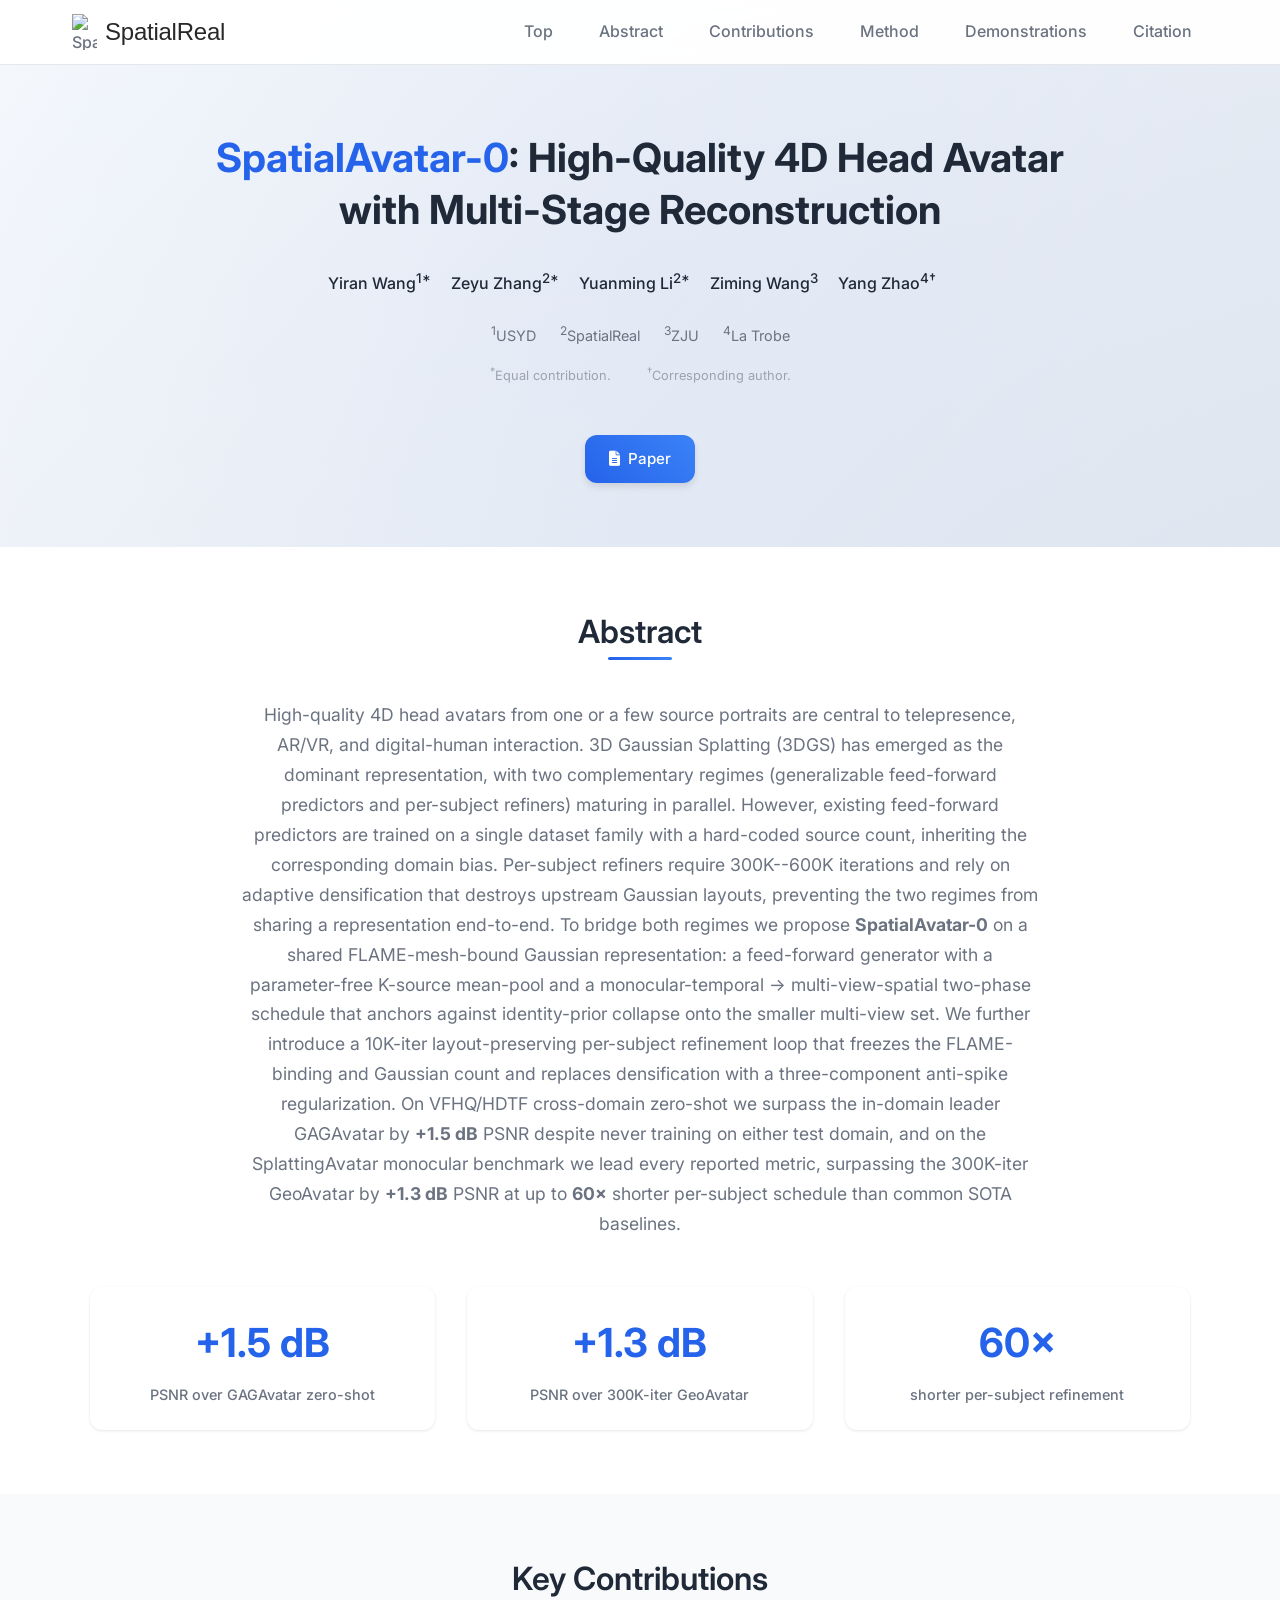
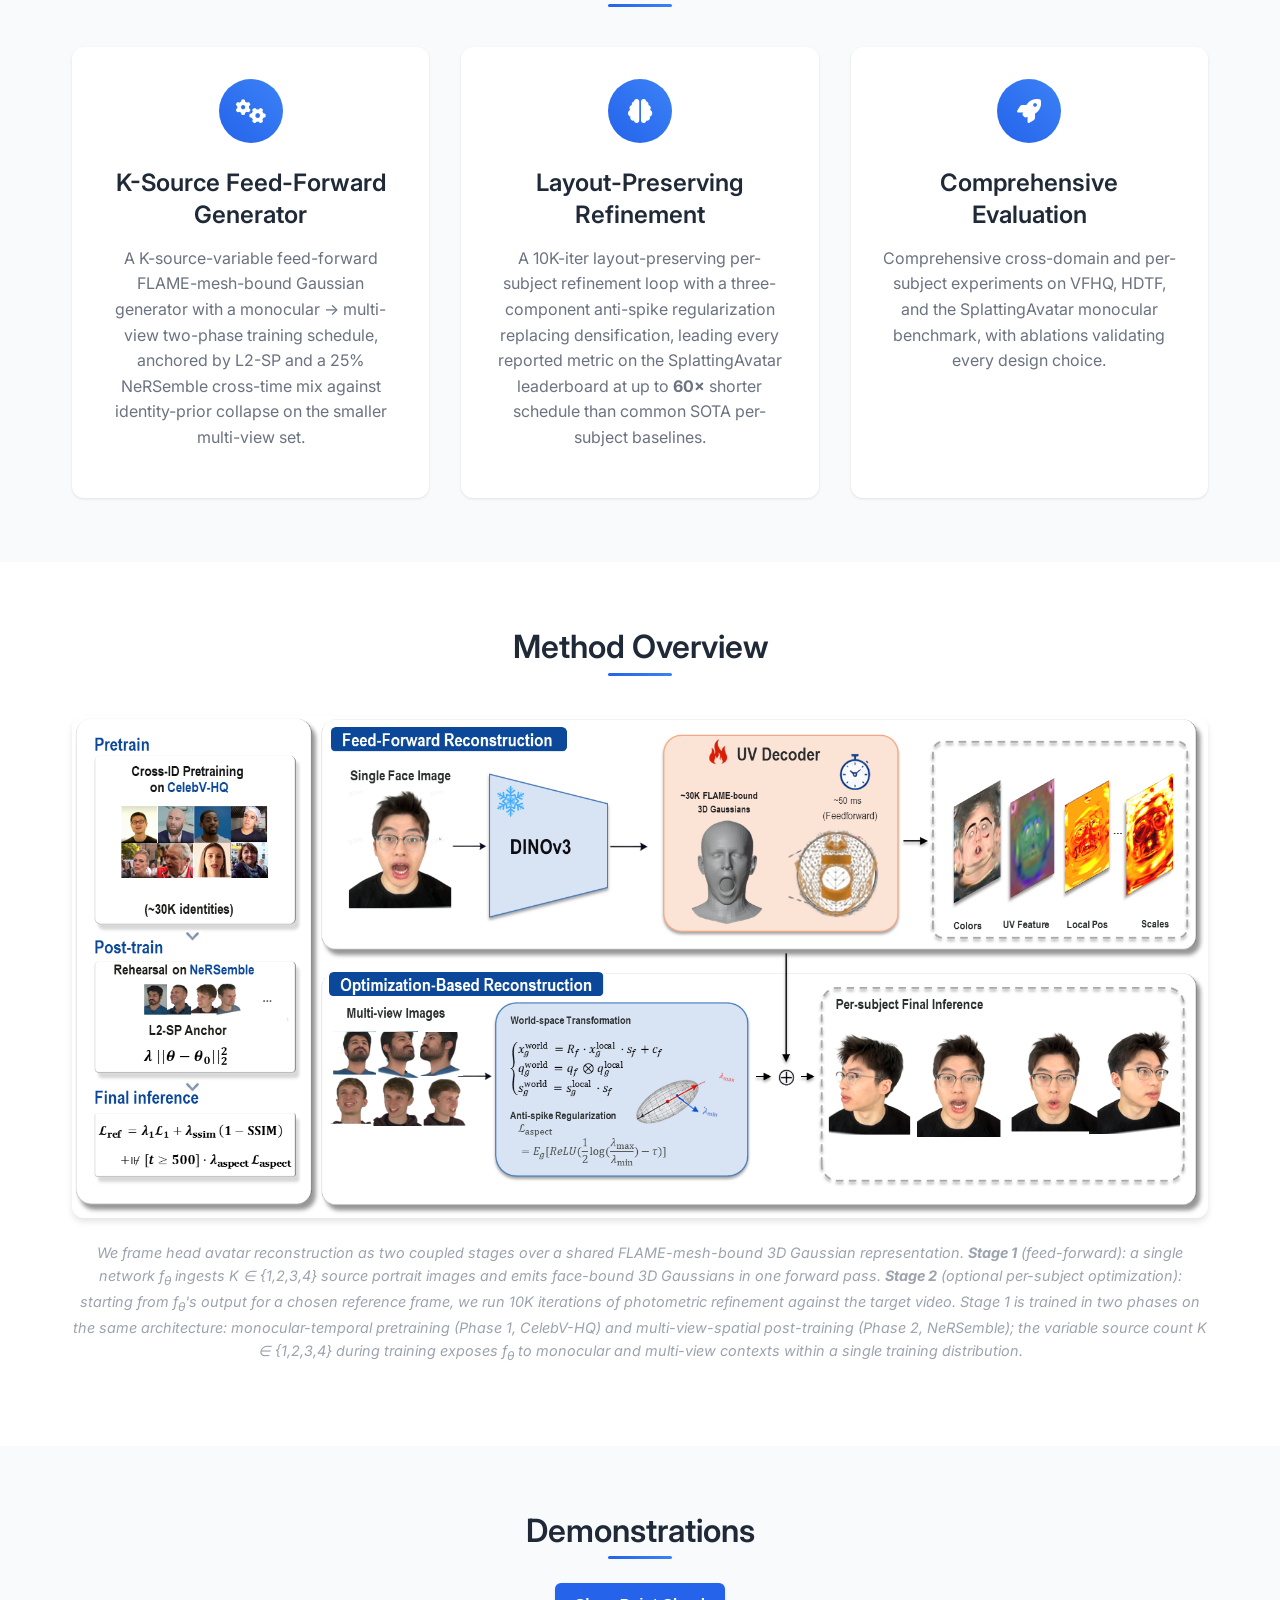
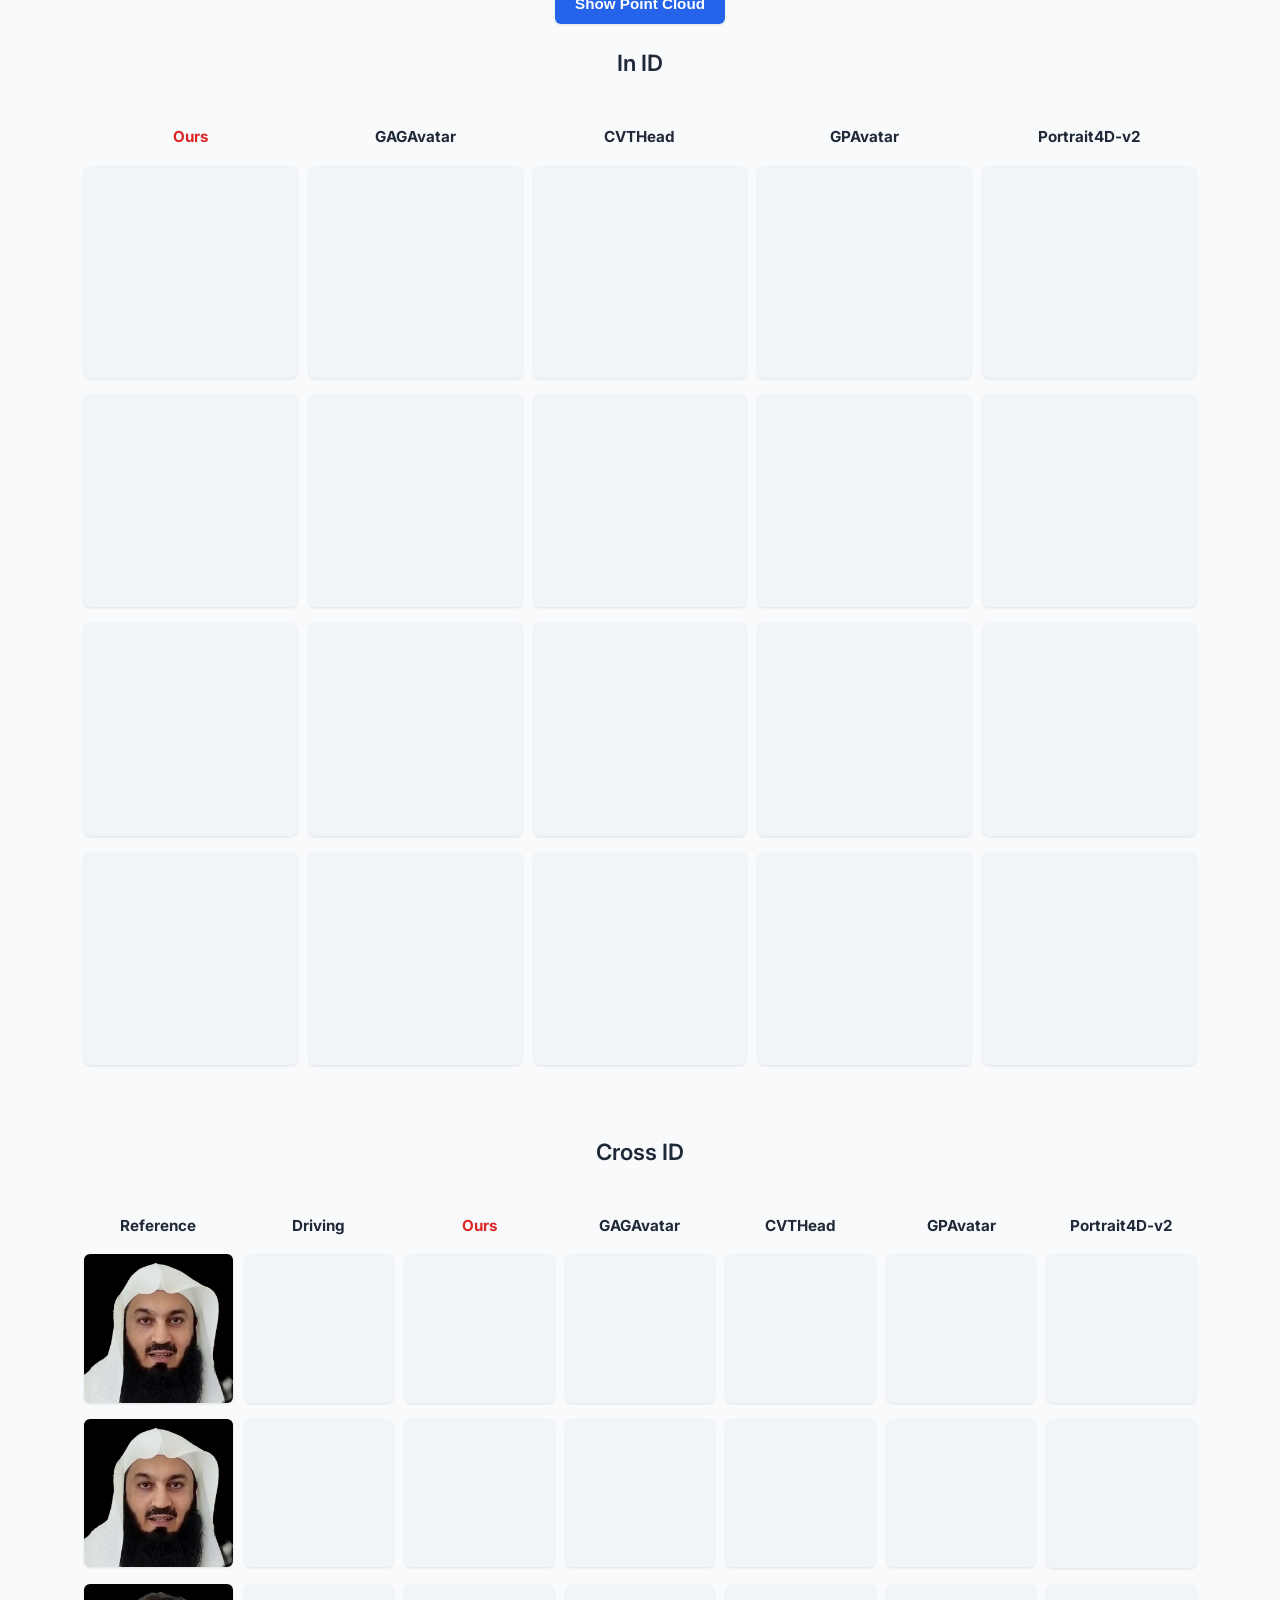
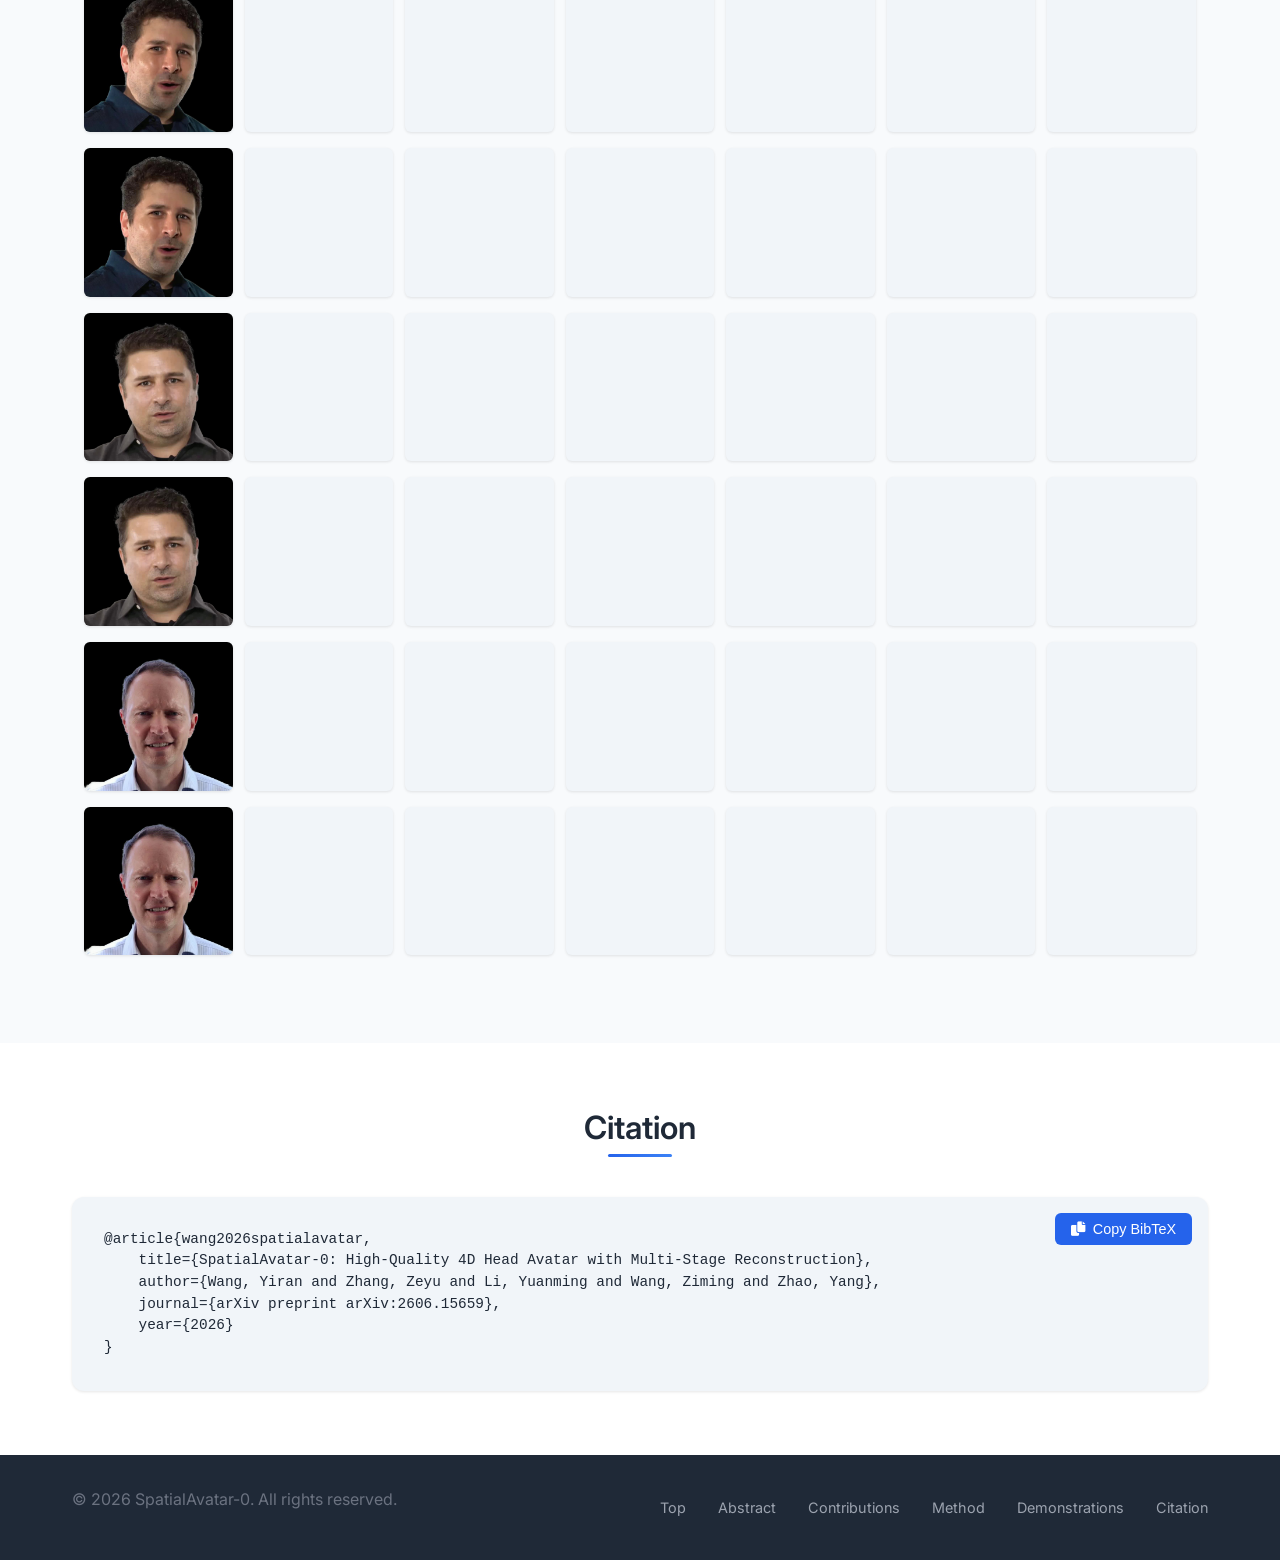
==== commit b46eca74: "Update index.html" ====
--- a/index.html
+++ b/index.html
@@ -72,7 +72,7 @@
             </div>
             
             <div class="hero-buttons">
-                <a href="https://arxiv.org/abs/" class="btn btn-primary" target="_blank">
+                <a href="https://arxiv.org/abs/2606.15659" class="btn btn-primary" target="_blank">
                     <i class="fas fa-file-alt"></i> Paper
                 </a>
                 <!-- <a href="https://github.com/" class="btn btn-primary" target="_blank">
@@ -309,11 +309,11 @@
         <div class="container">
             <h2 class="section-title">Citation</h2>
             <div class="citation-box">
-                <pre id="bibtex-text">@misc{wang2026spatialavatar0,
-      title={SpatialAvatar-0: High-Quality 4D Head Avatar with Multi-Stage Reconstruction}, 
-      author={Yiran Wang and Zeyu Zhang and Yuanming Li and Ziming Wang and Yang Zhao},
-      year={2026},
-      journal={Tech Report},
+                <pre id="bibtex-text">@article{wang2026spatialavatar,
+    title={SpatialAvatar-0: High-Quality 4D Head Avatar with Multi-Stage Reconstruction},
+    author={Wang, Yiran and Zhang, Zeyu and Li, Yuanming and Wang, Ziming and Zhao, Yang},
+    journal={arXiv preprint arXiv:2606.15659},
+    year={2026}
 }</pre>
                 <button class="copy-btn" onclick="copyBibtex()">
                     <i class="fas fa-copy"></i> Copy BibTeX
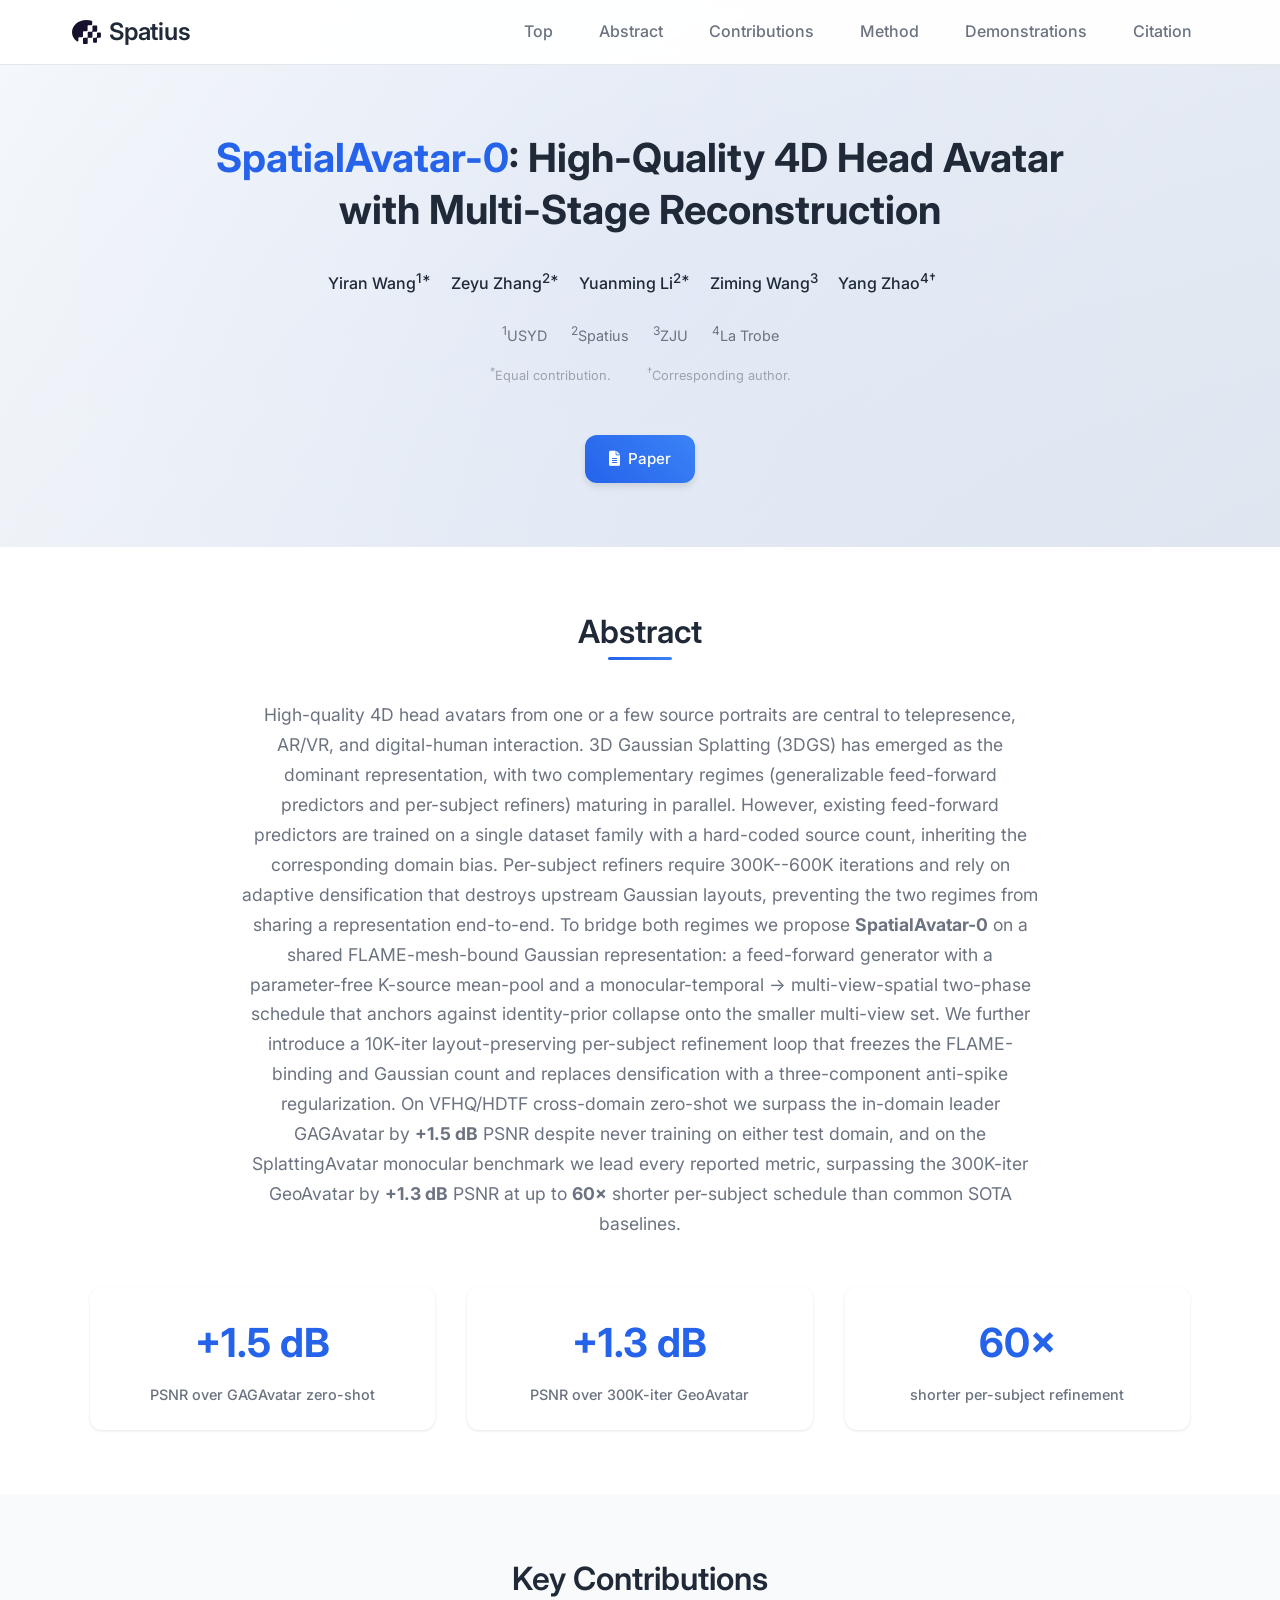
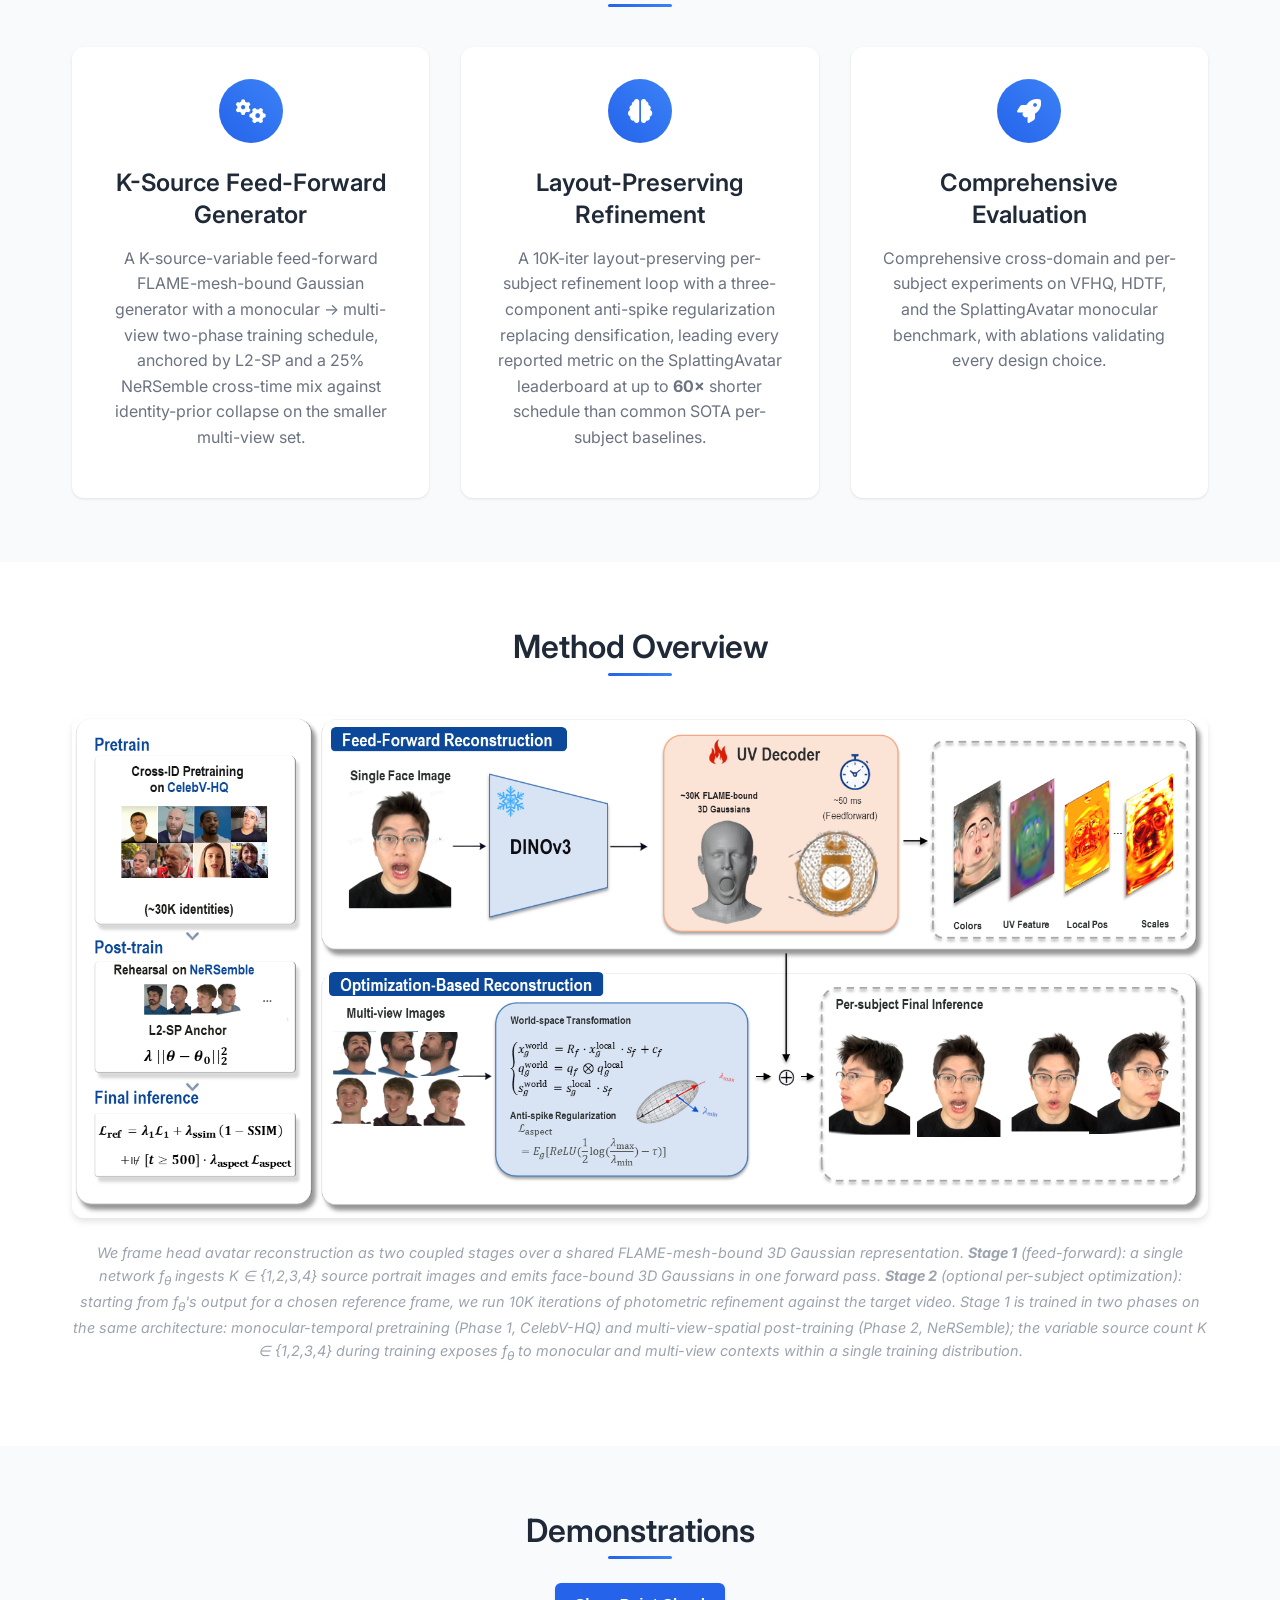
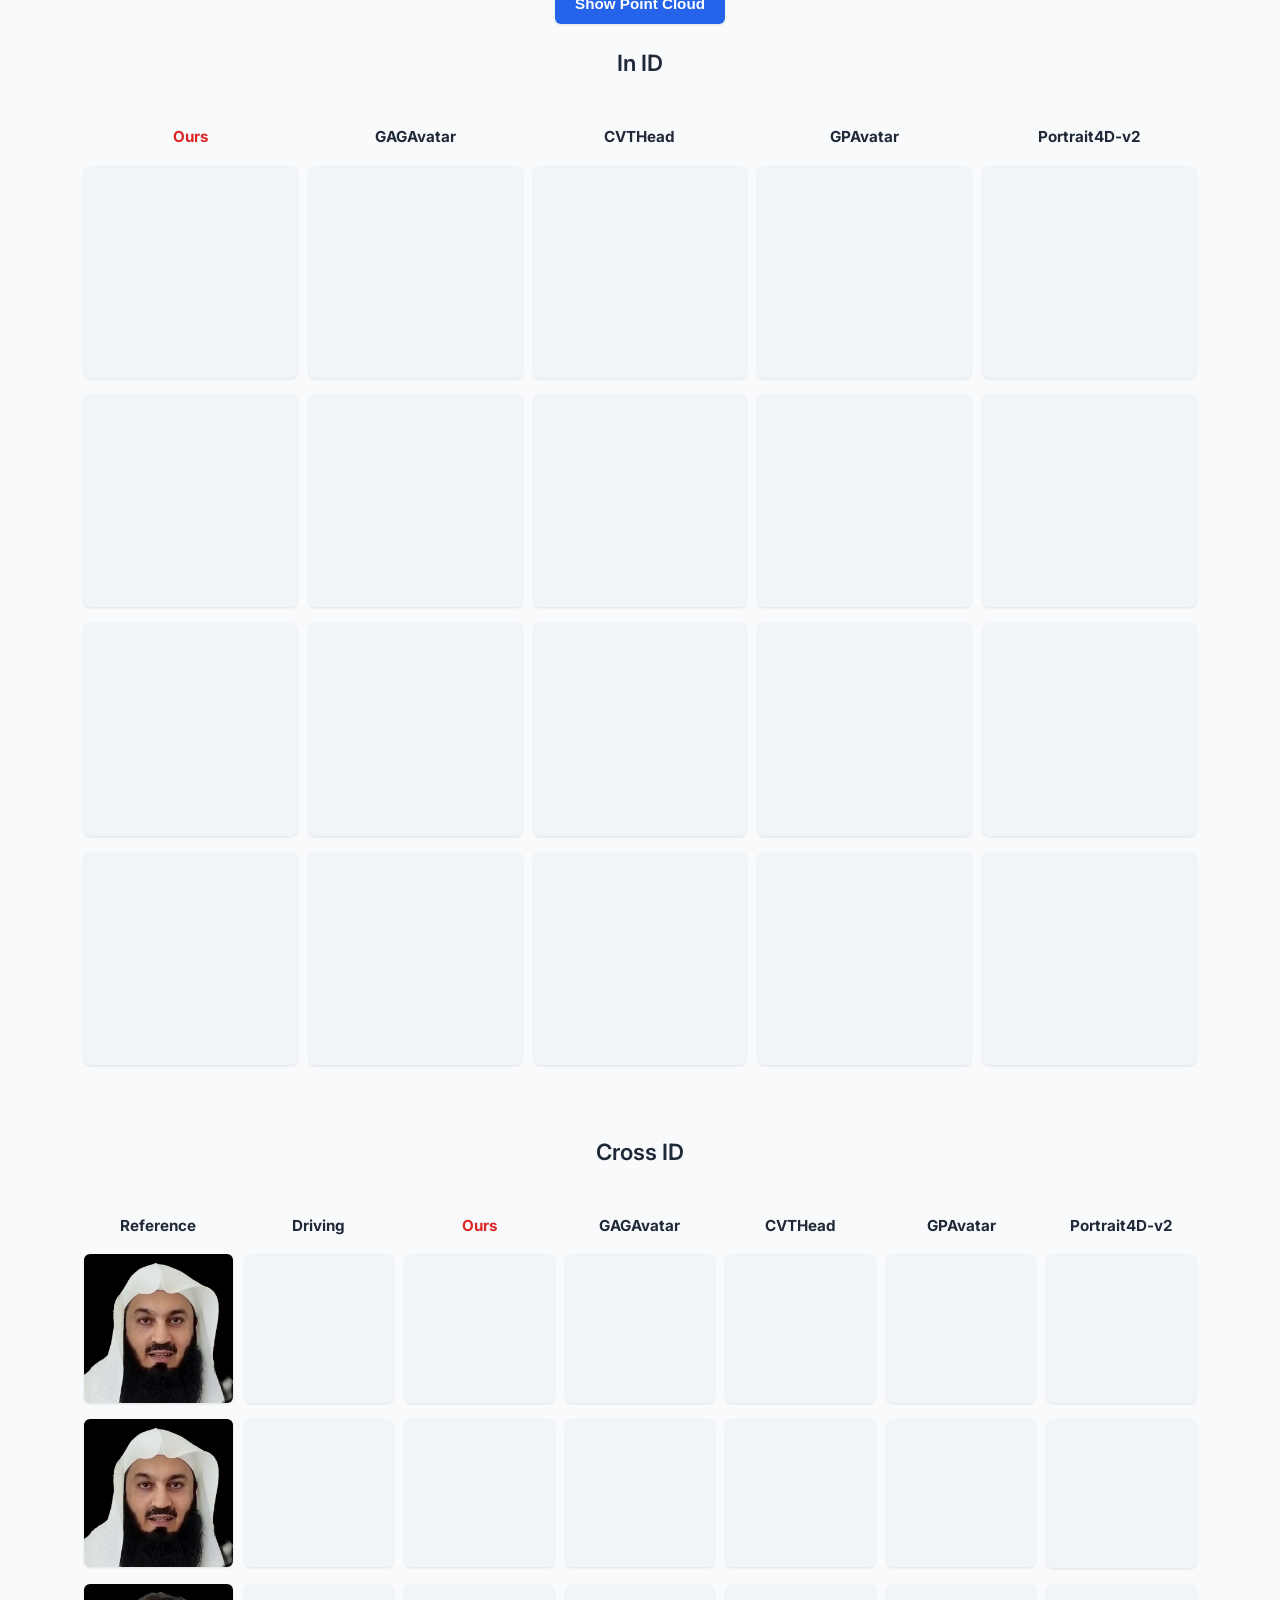
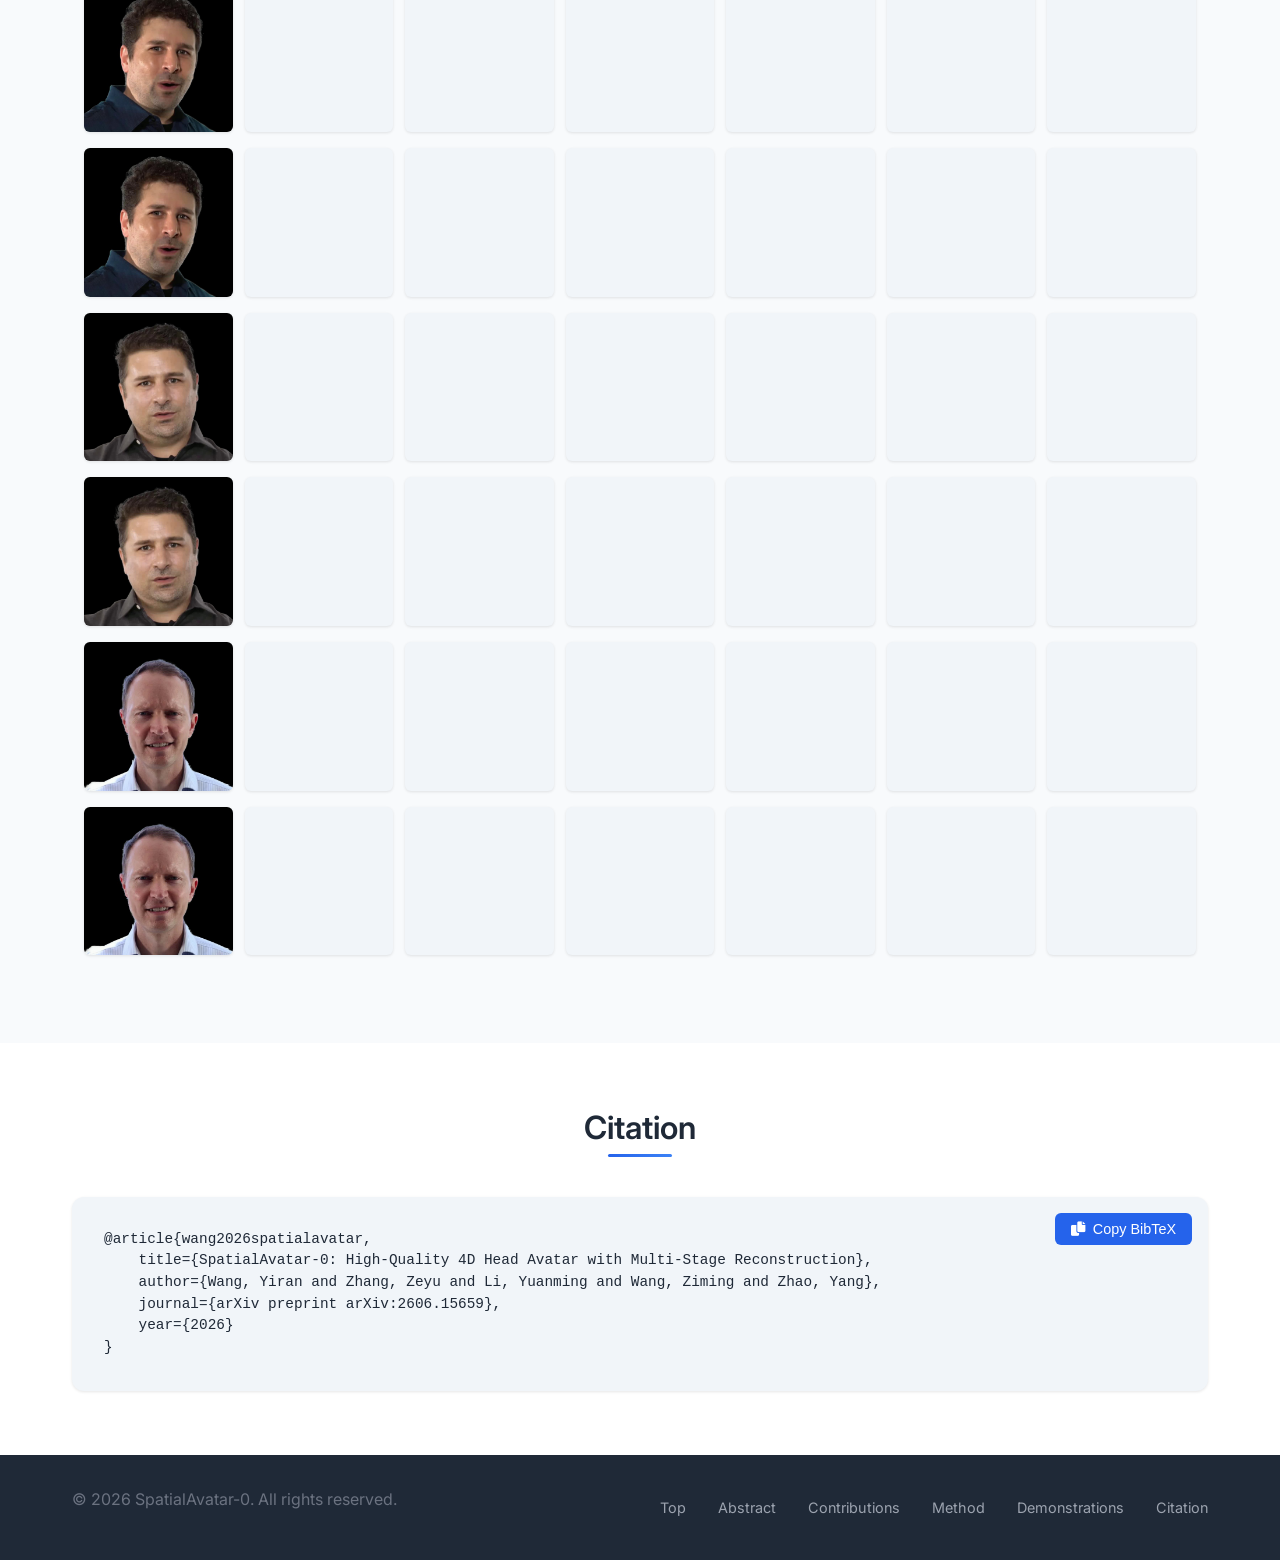
==== commit b6b918a1: "Replace SpatialReal branding with Spatius" ====
--- a/index.html
+++ b/index.html
@@ -9,7 +9,7 @@
     <!-- Updated for consistent commit history -->
     
     <title>SpatialAvatar-0: High-Quality 4D Head Avatar with Multi-Stage Reconstruction</title>
-    <link rel="icon" type="image/png" href="https://www.spatialreal.ai/icons/header-img.png">
+    <link rel="icon" type="image/svg+xml" href="assets/images/spatius-mark.svg">
     
     <!-- Fonts -->
     <link href="https://fonts.googleapis.com/css2?family=Inter:wght@300;400;500;600;700&display=swap" rel="stylesheet">
@@ -24,9 +24,9 @@
     <nav class="navbar">
         <div class="nav-container">
             <div class="nav-links">
-                <a href="https://www.spatialreal.ai/" class="nav-logo" target="_blank" aria-label="SpatialReal">
-                    <img src="https://www.spatialreal.ai/icons/header-img.png" alt="SpatialReal">
-                    <span>SpatialReal</span>
+                <a href="https://www.spatius.ai/" class="nav-logo" target="_blank" rel="noopener noreferrer" aria-label="Spatius">
+                    <img src="assets/images/spatius-mark.svg" alt="Spatius">
+                    <span>Spatius</span>
                 </a>
                 <a href="#top">Top</a>
                 <a href="#abstract">Abstract</a>
@@ -60,7 +60,7 @@
                 
                 <div class="affiliations">
                     <div class="affiliation"><sup>1</sup>USYD</div>
-                    <div class="affiliation"><sup>2</sup>SpatialReal</div>
+                    <div class="affiliation"><sup>2</sup>Spatius</div>
                     <div class="affiliation"><sup>3</sup>ZJU</div>
                     <div class="affiliation"><sup>4</sup>La Trobe</div>
                 </div>
--- a/css/style.css
+++ b/css/style.css
@@ -35,13 +35,6 @@
     --transition-slow: 0.5s ease;
 }
 
-@font-face {
-    font-family: Gilroy-Bold;
-    font-style: normal;
-    font-weight: 400;
-    src: local("Gilroy-Bold"), url("https://www.spatialreal.ai/fonts/Gilroy-Bold.woff") format("woff");
-}
-
 /* ==========================================
    Base Styles and Reset
    ========================================== */
@@ -185,16 +178,16 @@
 
 .nav-links .nav-logo img {
     display: block;
-    width: 25px;
-    height: 36px;
+    width: 29px;
+    height: 24px;
     object-fit: contain;
 }
 
 .nav-links .nav-logo span {
-    color: #282828;
-    font-family: Gilroy-Bold, sans-serif;
+    color: var(--text-primary);
+    font-family: var(--font-primary);
     font-style: normal;
-    font-weight: 400;
+    font-weight: 600;
     font-size: 24px;
     line-height: 30px;
     letter-spacing: -0.01em;
--- a/css/responsive.css
+++ b/css/responsive.css
@@ -80,8 +80,8 @@
     }
 
     .nav-links .nav-logo img {
-        width: 16.67px;
-        height: 23.93px;
+        width: 24px;
+        height: 20px;
     }
 
     .nav-links .nav-logo span {
@@ -581,6 +581,10 @@
     .navbar {
         background: rgba(26, 26, 26, 0.95);
     }
+
+    .nav-links .nav-logo img {
+        filter: brightness(0) invert(1);
+    }
     
     .hero {
         background: linear-gradient(135deg, #2a2a2a 0%, #1a1a1a 100%);
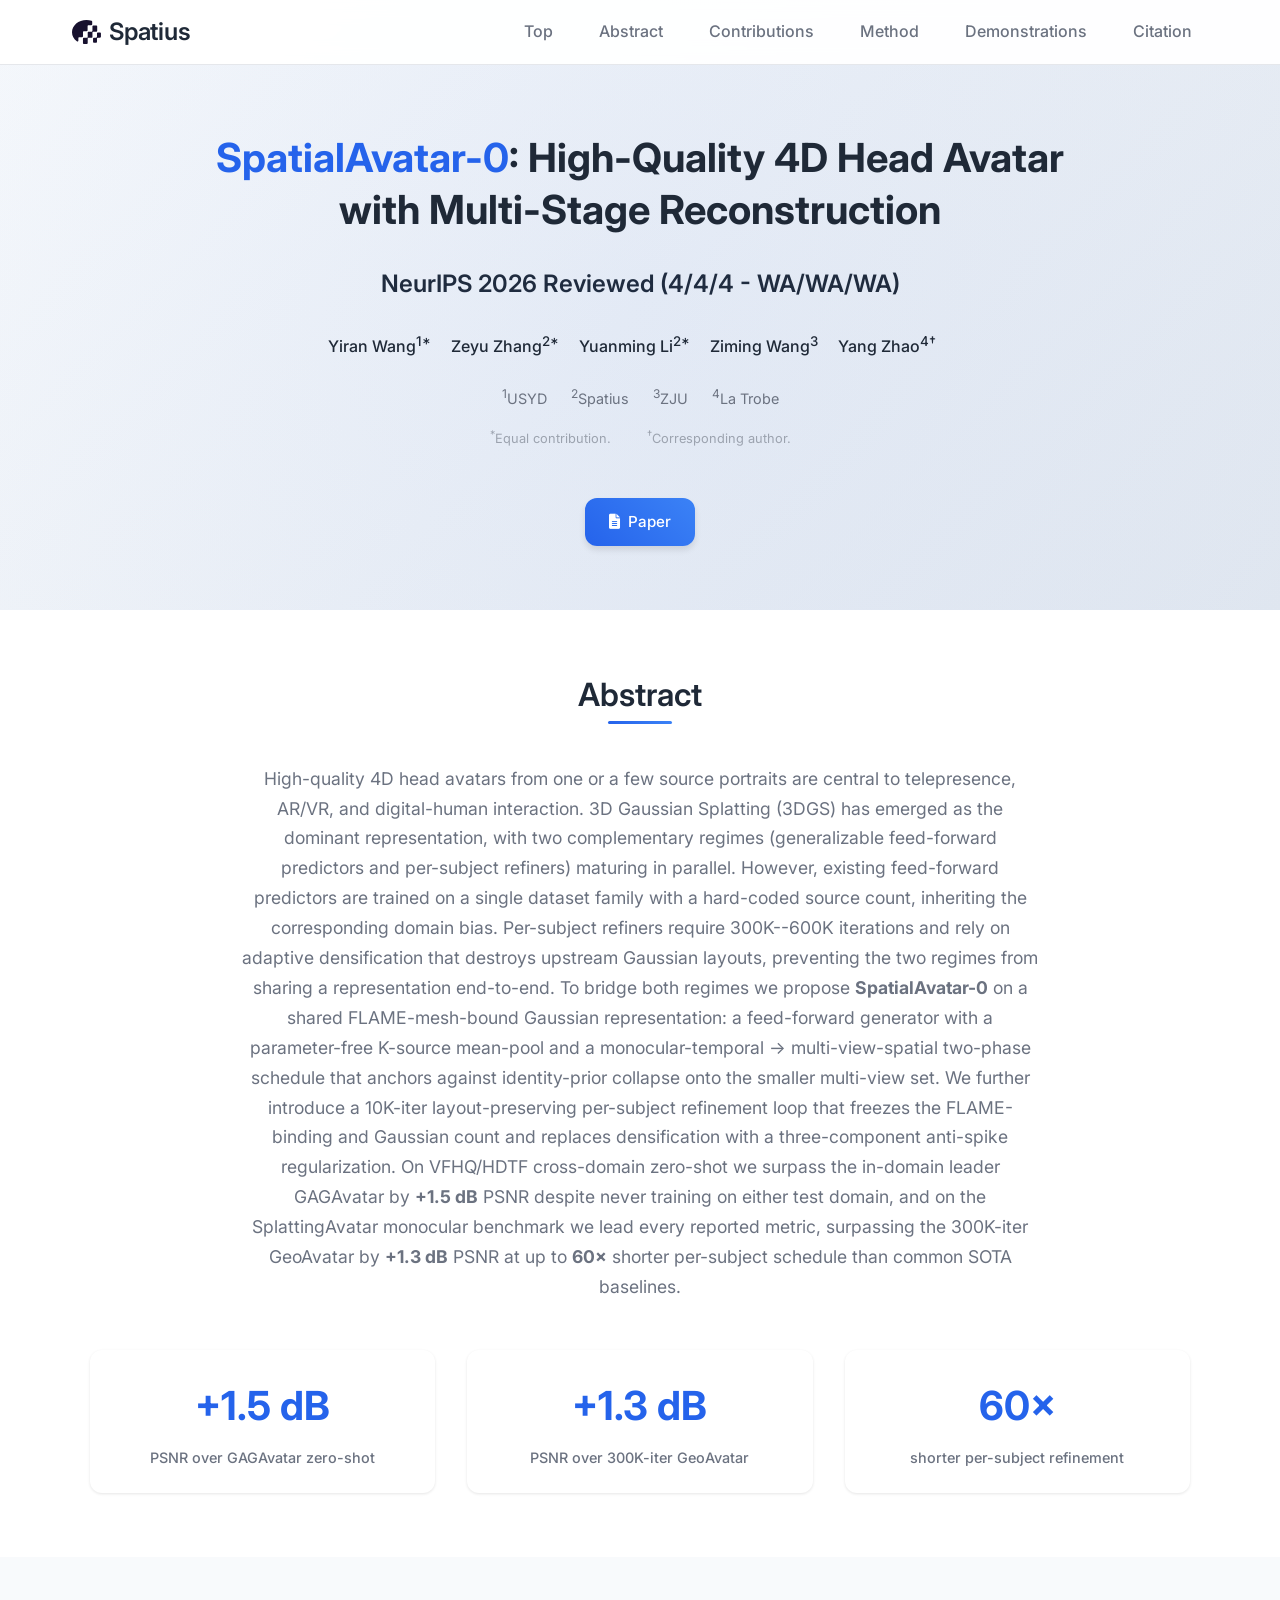
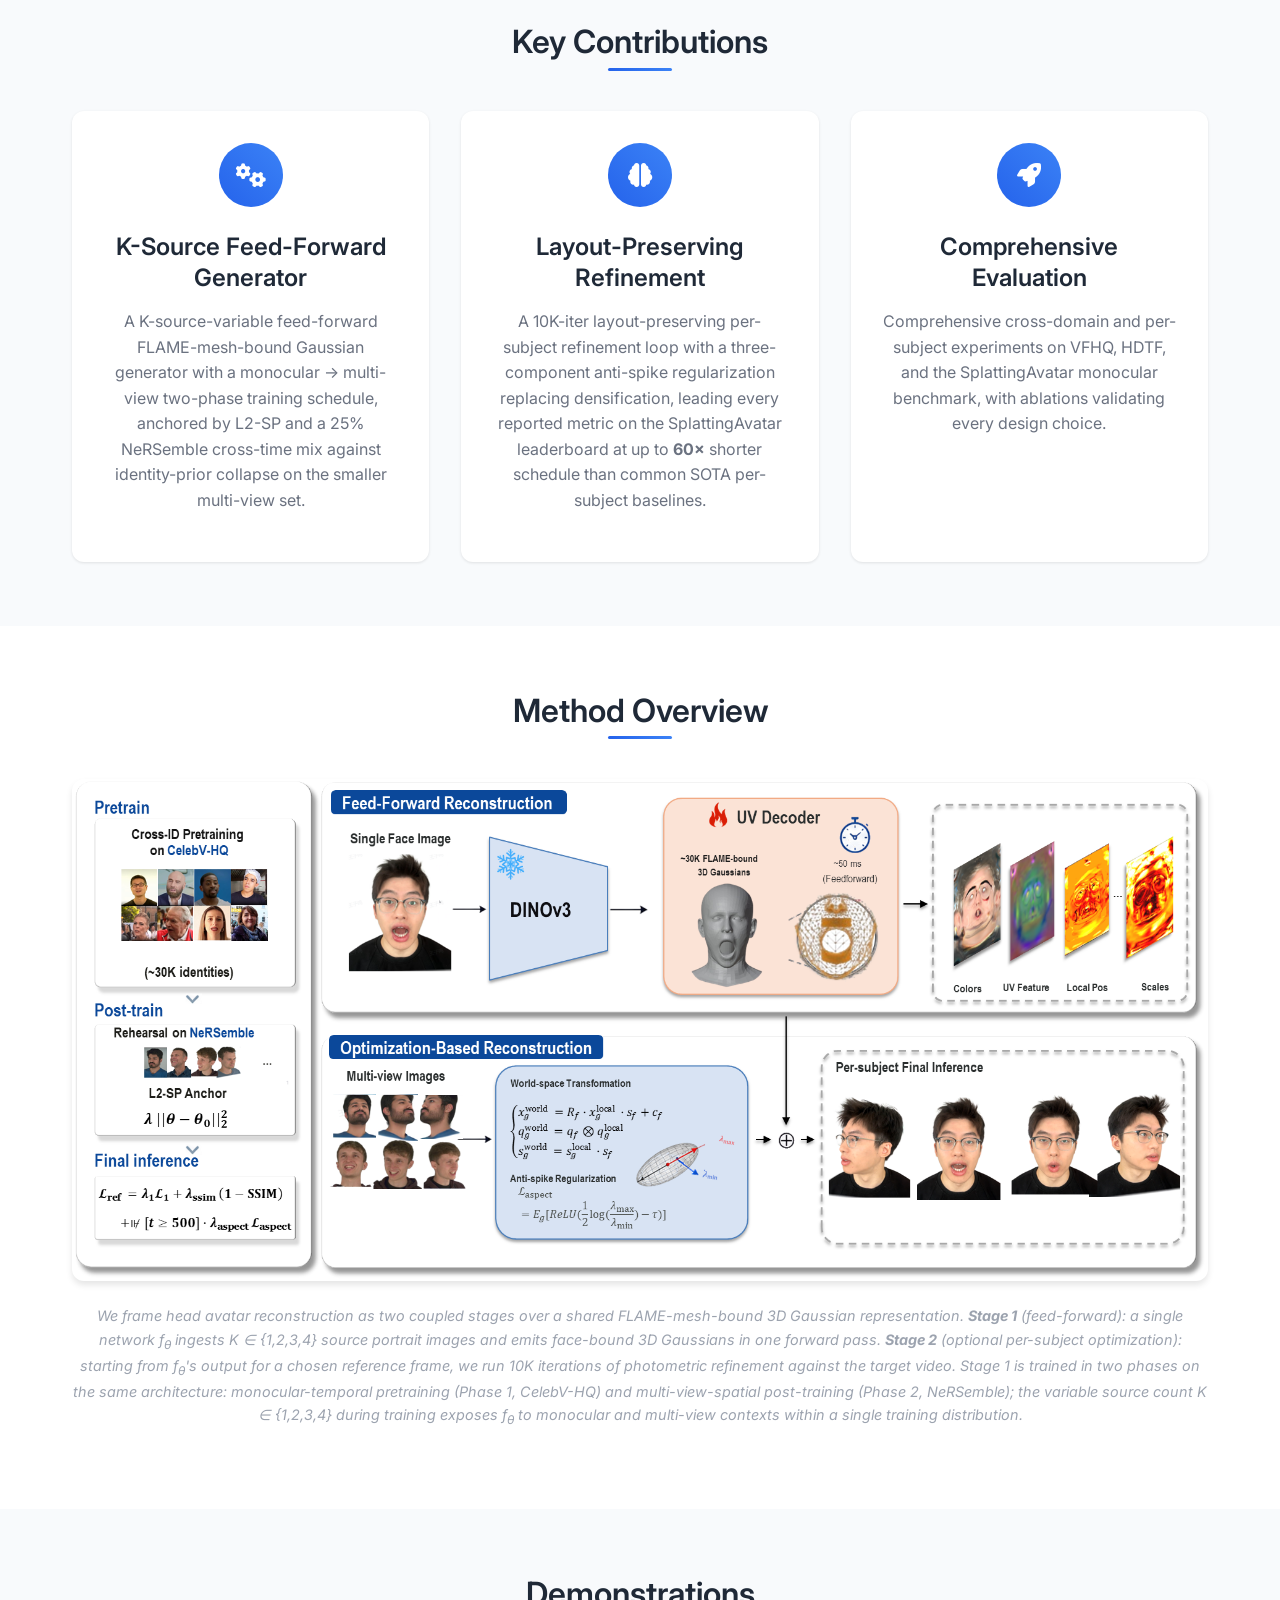
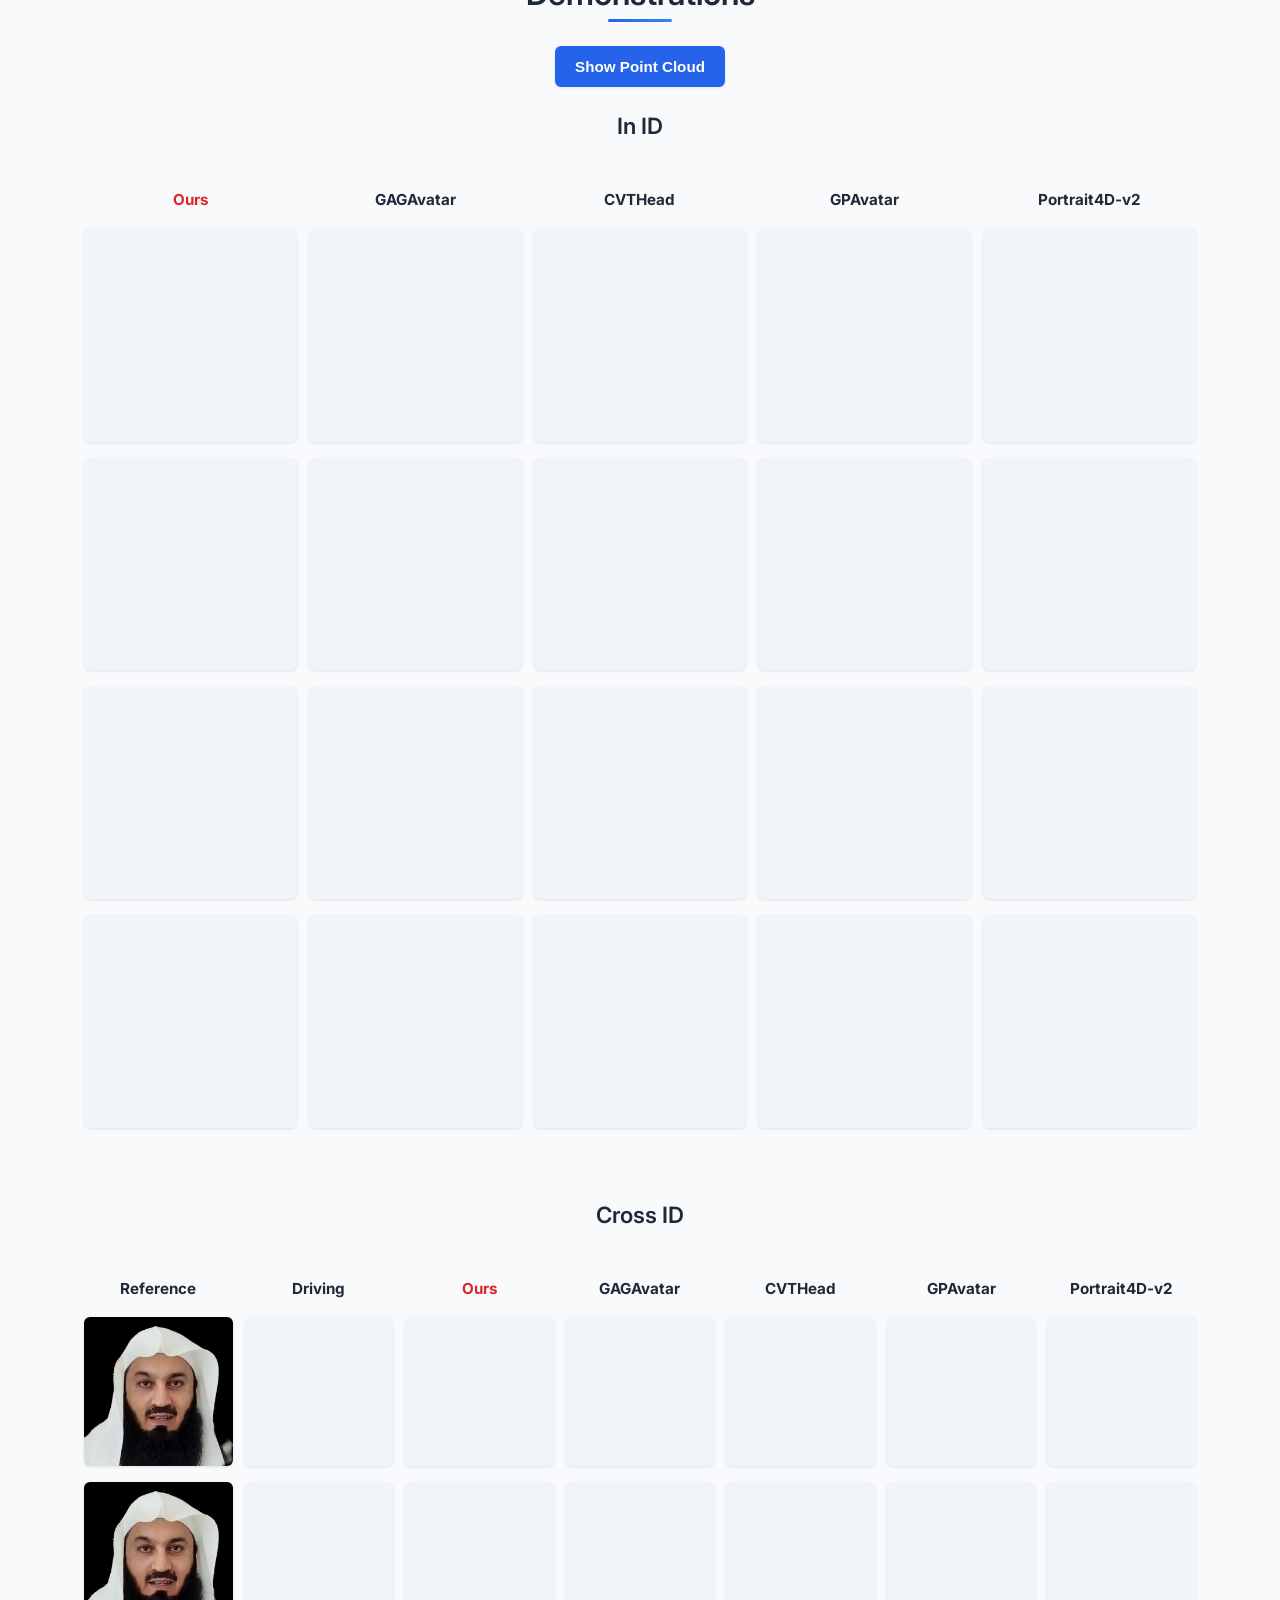
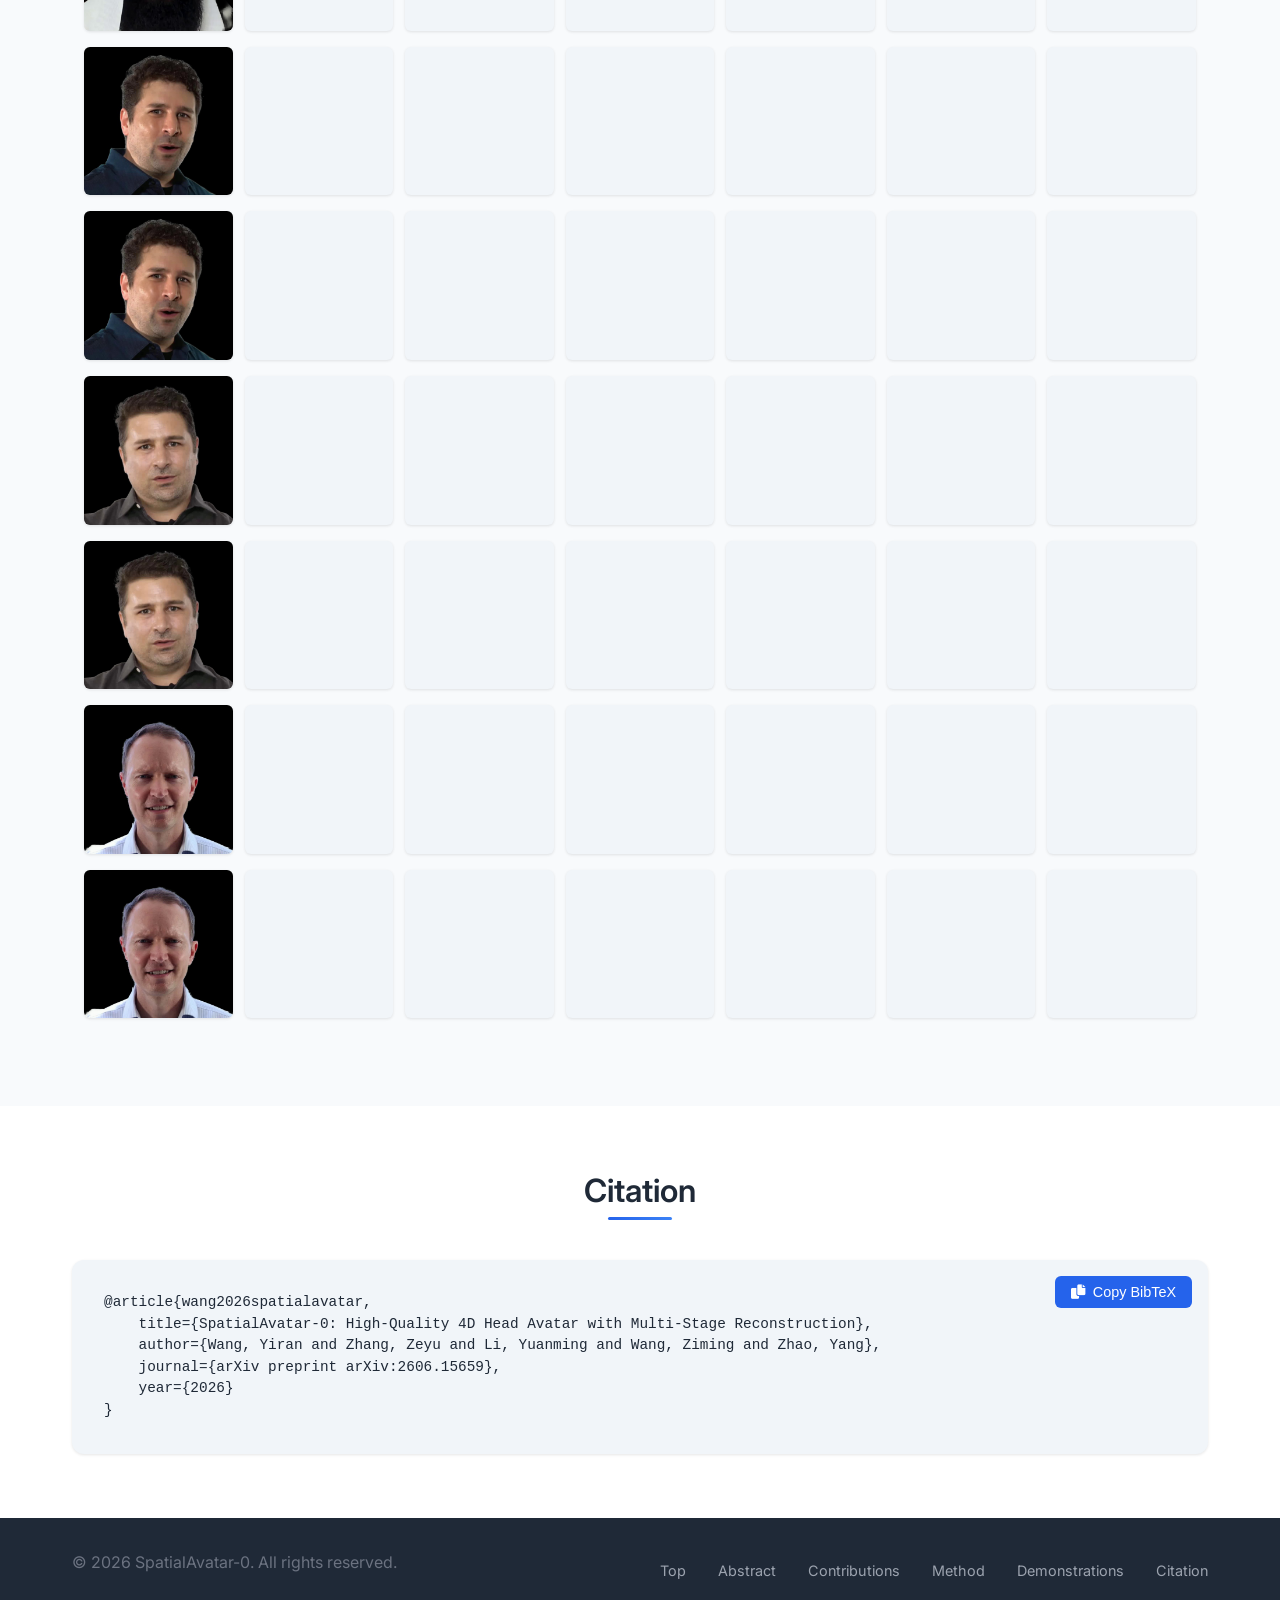
==== commit bccff239: "update" ====
--- a/index.html
+++ b/index.html
@@ -16,7 +16,7 @@
     <link href="https://cdnjs.cloudflare.com/ajax/libs/font-awesome/6.0.0/css/all.min.css" rel="stylesheet">
     
     <!-- Styles -->
-    <link rel="stylesheet" href="css/style.css?v=20260525b">
+    <link rel="stylesheet" href="css/style.css?v=20260925a">
     <link rel="stylesheet" href="css/responsive.css?v=20260525b">
 </head>
 <body>
@@ -45,9 +45,9 @@
                 <span class="highlight">SpatialAvatar-0</span>: High-Quality 4D Head Avatar with Multi-Stage Reconstruction
             </h1>
 
-            <!-- <h3>
-                Paper 2026
-            </h3> -->
+            <h3>
+                <a href="https://openreview.net/forum?id=E6rdy7yWL8" target="_blank" rel="noopener noreferrer" style="color: inherit;">NeurIPS 2026 Reviewed (4/4/4 - WA/WA/WA)</a>
+            </h3>
             
             <div class="authors">
                 <div class="author-group">
--- a/css/style.css
+++ b/css/style.css
@@ -225,6 +225,7 @@
 
 .hero::before {
     content: '';
+    pointer-events: none;
     position: absolute;
     top: -50%;
     left: -50%;
